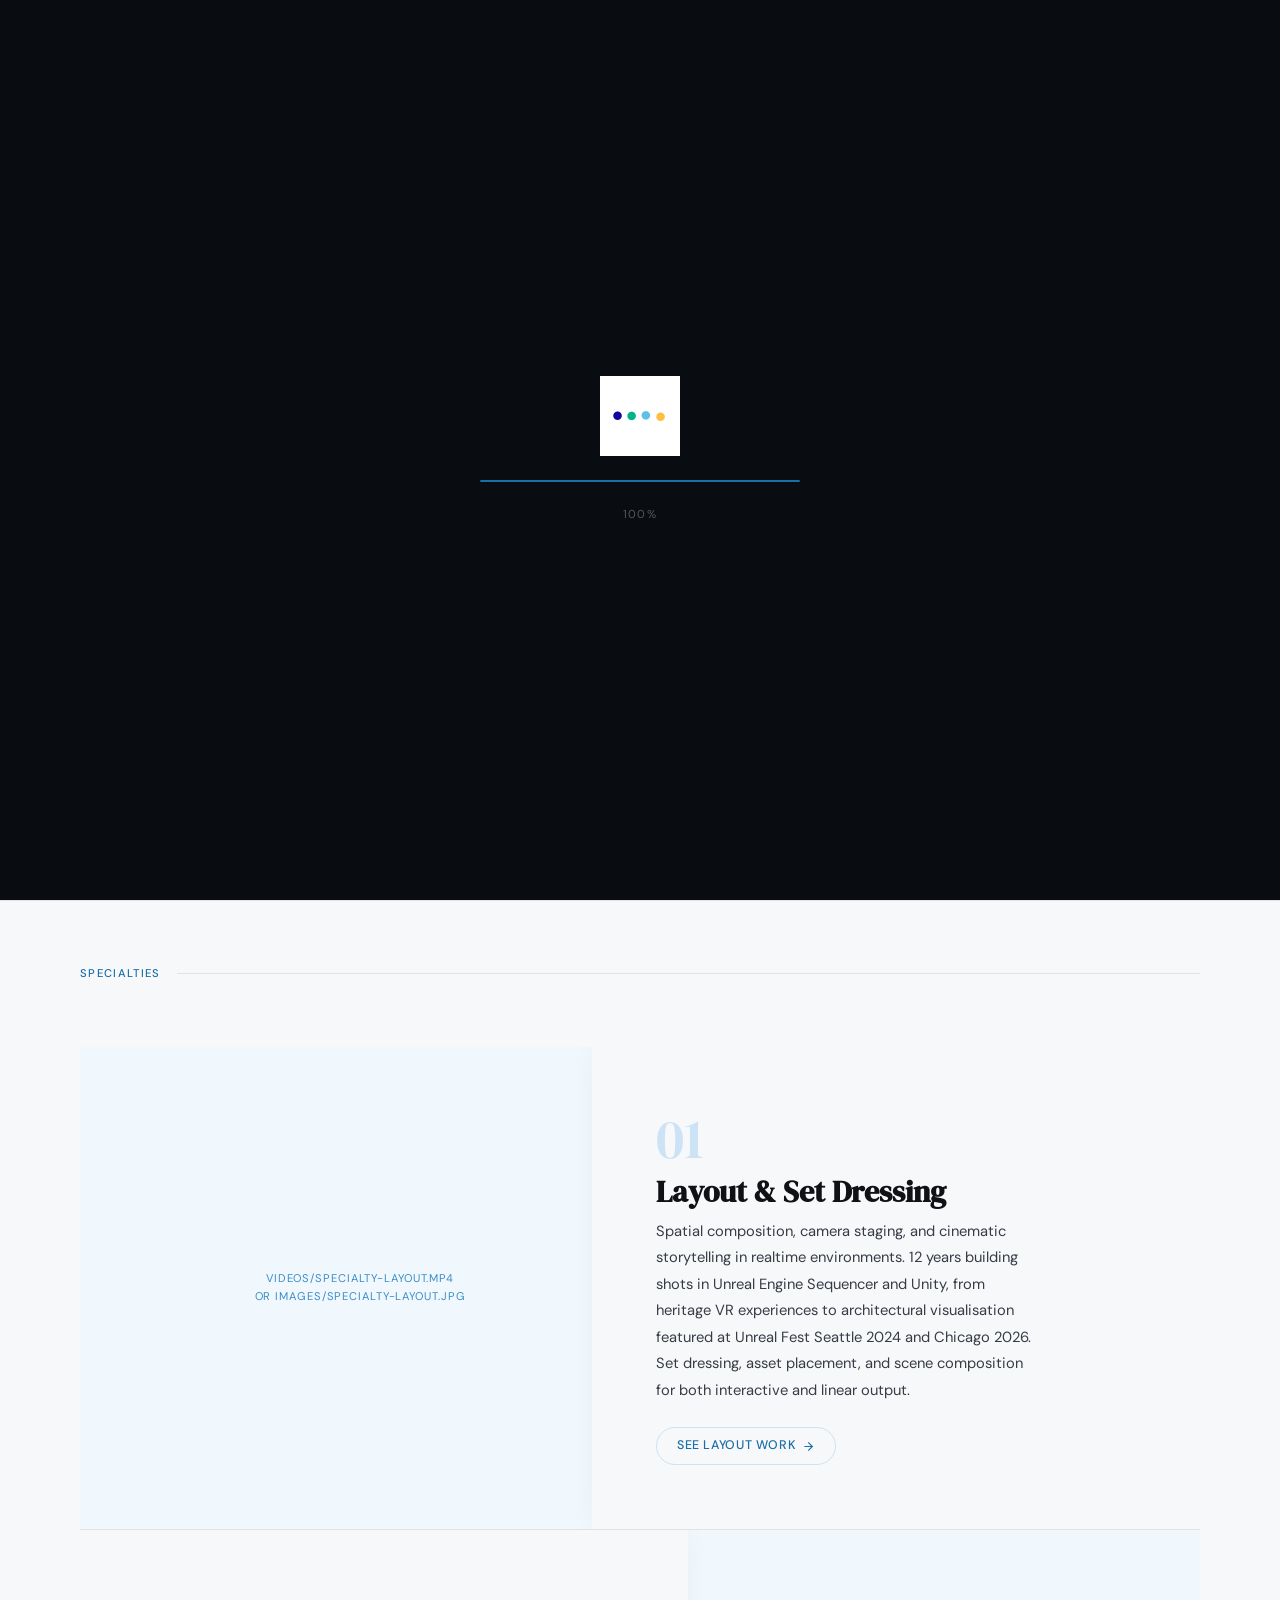
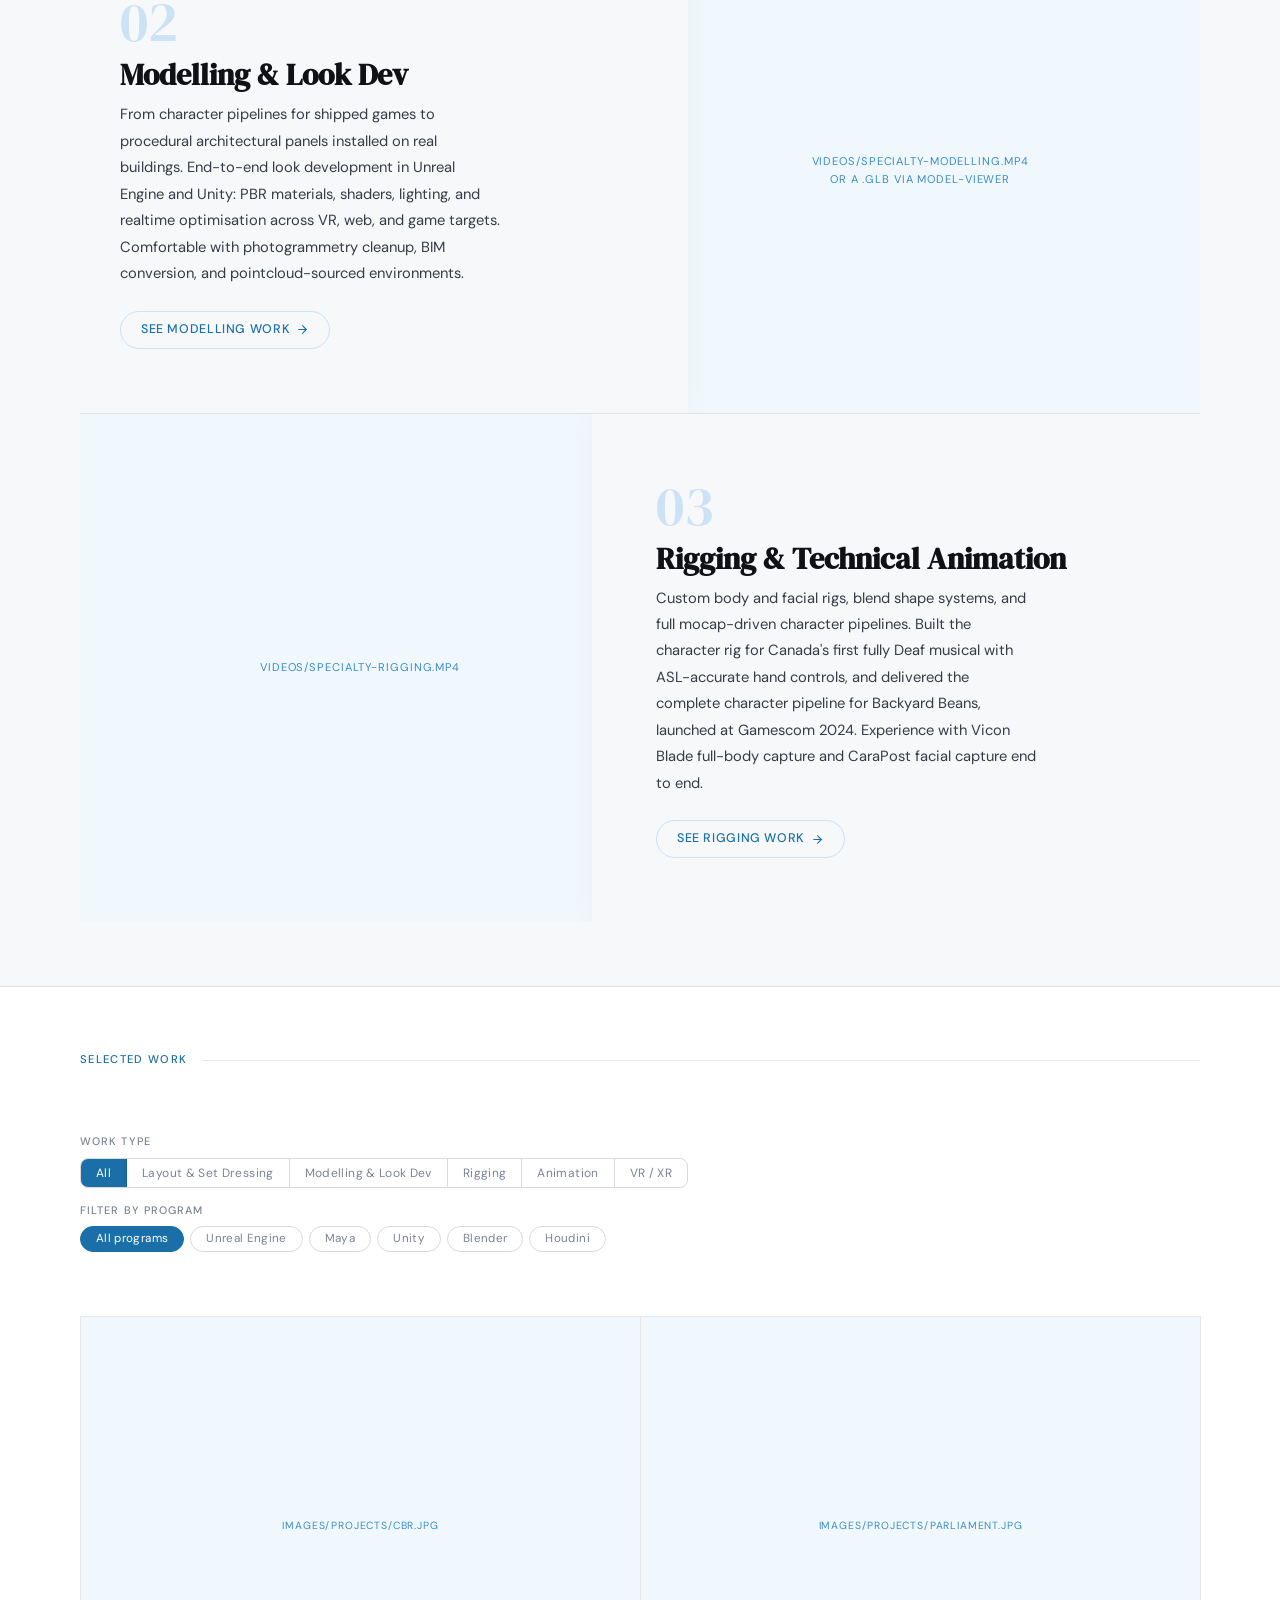
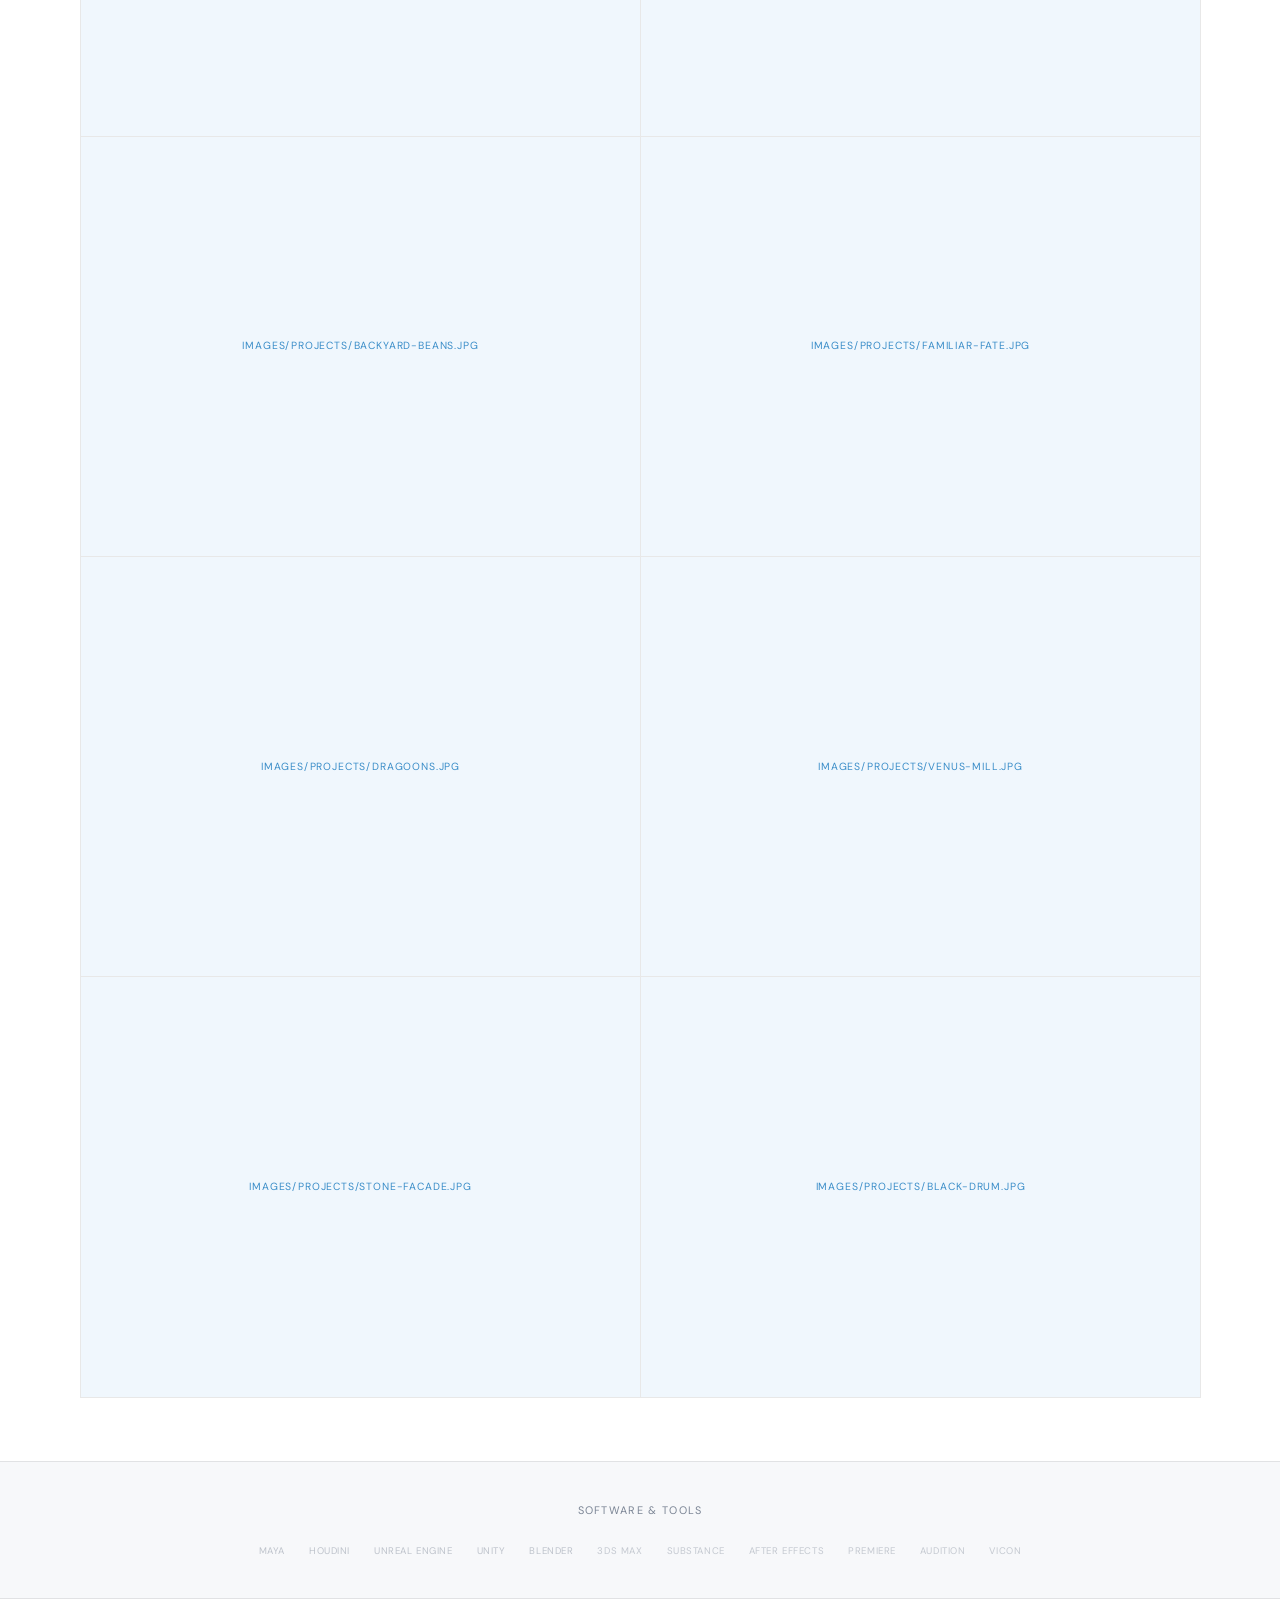
==== test/index.html @ 2ca34e37 "Moving new site to /test for now" ====
<!DOCTYPE html>
<html lang="en">
<head>
  <meta charset="UTF-8">
  <meta name="viewport" content="width=device-width, initial-scale=1.0">
  <title>Raechel Padua — 3D Artist · Layout · Technical Animator</title>
  <meta name="description" content="Portfolio of Raechel Padua. Realtime 3D artist with 12+ years across games, film, heritage, and interactive media. Based in Ontario, Canada.">
  <link rel="stylesheet" href="css/tokens.css">
  <link rel="stylesheet" href="css/loader.css">
  <link rel="stylesheet" href="css/nav.css">
  <link rel="stylesheet" href="css/hero.css">
  <link rel="stylesheet" href="css/sections.css">
</head>
<body>

<!-- LOADING SCREEN -->
<div id="loader" role="status" aria-label="Loading">
  <img class="loader-gif" src="images/LoadingAnim.gif" alt="">
  <div class="loader-bar-wrap">
    <div class="loader-bar" id="loader-bar"></div>
  </div>
  <span class="loader-pct" id="loader-pct">0%</span>
</div>

<!-- NAV -->
<header id="nav">
  <a href="#" class="nav-logo">Raechel Padua</a>
  <nav class="nav-links" aria-label="Main navigation">
    <a href="#hero">Home</a>
    <div class="nav-dropdown">
      <button class="nav-dropdown-trigger">
        Specialties
        <svg viewBox="0 0 24 24" width="11" height="11" fill="none" stroke="currentColor" stroke-width="2.5"><polyline points="6 9 12 15 18 9"/></svg>
      </button>
      <div class="nav-dropdown-bridge"></div>
      <div class="nav-dropdown-menu">
        <a href="layout.html">Layout &amp; Set Dressing</a>
        <a href="modelling.html">Modelling &amp; Look Dev</a>
        <a href="modelling.html#rigging">Rigging</a>
      </div>
    </div>
    <a href="#work">Work</a>
    <a href="#about">About</a>
    <a href="mailto:raepadua.art@gmail.com" class="nav-cta">Contact</a>
  </nav>
  <button class="nav-hamburger" aria-label="Toggle menu" aria-expanded="false">
    <span></span><span></span><span></span>
  </button>
</header>

<nav id="nav-drawer" class="nav-drawer" aria-label="Mobile navigation">
  <a href="#hero">Home</a>
  <div class="nav-drawer-group">
    <span class="nav-drawer-group-label">Specialties</span>
    <a href="layout.html" class="nav-drawer-sub">Layout &amp; Set Dressing</a>
    <a href="modelling.html" class="nav-drawer-sub">Modelling &amp; Look Dev</a>
    <a href="modelling.html#rigging" class="nav-drawer-sub">Rigging</a>
  </div>
  <a href="#work">Work</a>
  <a href="#about">About</a>
  <a href="mailto:raepadua.art@gmail.com">Contact</a>
</nav>

<button id="scroll-top" aria-label="Scroll to top">
  <svg viewBox="0 0 24 24"><polyline points="18 15 12 9 6 15"/></svg>
  Top
</button>

<!-- HERO -->
<section id="hero">
  <!--
    REPLACE FILE: videos/hero-layout.mp4
    REPLACE FILE: videos/hero-modelling.mp4
    REPLACE FILE: videos/hero-rigging.mp4
    Generalist reel (commented — uncomment if you make one):
    <video class="hero-video" src="videos/hero-generalist.mp4" muted loop playsinline poster="images/thumbs/thumb-generalist.jpg"></video>
  -->
  <video class="hero-video active" src="videos/hero-layout.mp4" autoplay muted loop playsinline poster="images/thumbs/thumb-layout.jpg"></video>
  <video class="hero-video inactive" src="videos/hero-modelling.mp4" muted loop playsinline poster="images/thumbs/thumb-modelling.jpg"></video>
  <video class="hero-video inactive" src="videos/hero-rigging.mp4" muted loop playsinline poster="images/thumbs/thumb-rigging.jpg"></video>

  <div class="hero-overlay"></div>

  <div class="hero-content">

    <!-- VERSION 1: top-center — uncomment to compare
    <div class="hero-title-v1">
      <div class="hero-name">Raechel Padua</div>
      <div class="hero-roles">3D Artist &nbsp;&middot;&nbsp; Layout &nbsp;&middot;&nbsp; Technical Animator</div>
    </div>
    <div class="hero-thumbs-v1">
      <div class="reel-thumb active" data-index="0" data-href="layout.html">
        <img src="images/thumbs/thumb-layout.jpg" alt="Layout">
        <span class="reel-thumb-label">Layout</span>
      </div>
      <div class="reel-thumb" data-index="1" data-href="modelling.html">
        <img src="images/thumbs/thumb-modelling.jpg" alt="Modelling">
        <span class="reel-thumb-label">Modelling</span>
      </div>
      <div class="reel-thumb" data-index="2" data-href="modelling.html#rigging">
        <img src="images/thumbs/thumb-rigging.jpg" alt="Rigging">
        <span class="reel-thumb-label">Rigging</span>
      </div>
    </div>
    END VERSION 1 -->

    <!-- VERSION 2: bottom-left — active -->
    <div class="hero-bottom-v2">
      <div class="hero-title-v2">
        <div class="hero-name">Raechel Padua</div>
        <div class="hero-roles">3D Artist &nbsp;&middot;&nbsp; Layout &nbsp;&middot;&nbsp; Technical Animator</div>
      </div>
      <div class="hero-thumbs-v2">
        <!-- REPLACE FILE: images/thumbs/thumb-layout.jpg ~400x225px -->
        <!-- REPLACE FILE: images/thumbs/thumb-modelling.jpg ~400x225px -->
        <!-- REPLACE FILE: images/thumbs/thumb-rigging.jpg ~400x225px -->
        <div class="reel-thumb active" data-index="0" data-href="layout.html">
          <img src="images/thumbs/thumb-layout.jpg" alt="Layout">
          <span class="reel-thumb-label">Layout</span>
        </div>
        <div class="reel-thumb" data-index="1" data-href="modelling.html">
          <img src="images/thumbs/thumb-modelling.jpg" alt="Modelling">
          <span class="reel-thumb-label">Modelling</span>
        </div>
        <div class="reel-thumb" data-index="2" data-href="modelling.html#rigging">
          <img src="images/thumbs/thumb-rigging.jpg" alt="Rigging">
          <span class="reel-thumb-label">Rigging</span>
        </div>
      </div>
    </div>
    <!-- END VERSION 2 -->

  </div>

  <a href="#specialty" class="hero-scroll-hint" aria-label="Scroll down">
    <span class="hero-scroll-hint-text">Scroll</span>
    <div class="hero-scroll-hint-arrow">
      <svg viewBox="0 0 24 24"><polyline points="6 9 12 15 18 9"/></svg>
    </div>
  </a>
</section>

<!-- SPECIALTY -->
<section id="specialty">
  <div class="section-wrap">
    <div class="section-rule">
      <span class="section-rule-label">Specialties</span>
      <div class="section-rule-line"></div>
    </div>

    <div class="specialty-item">
      <div class="specialty-text">
        <span class="specialty-number">01</span>
        <h2 class="specialty-title">Layout &amp; Set Dressing</h2>
        <p class="specialty-desc">Spatial composition, camera staging, and cinematic storytelling in realtime environments. 12 years building shots in Unreal Engine Sequencer and Unity, from heritage VR experiences to architectural visualisation featured at Unreal Fest Seattle 2024 and Chicago 2026. Set dressing, asset placement, and scene composition for both interactive and linear output.</p>
        <a href="layout.html" class="specialty-cta">See layout work <svg viewBox="0 0 24 24"><line x1="5" y1="12" x2="19" y2="12"/><polyline points="12 5 19 12 12 19"/></svg></a>
      </div>
      <div class="specialty-media">
        <!-- REPLACE FILE: videos/specialty-layout.mp4 or images/specialty-layout.jpg -->
        <div class="specialty-media-placeholder"><span>videos/specialty-layout.mp4<br>or images/specialty-layout.jpg</span></div>
      </div>
    </div>

    <div class="specialty-item">
      <div class="specialty-text">
        <span class="specialty-number">02</span>
        <h2 class="specialty-title">Modelling &amp; Look Dev</h2>
        <p class="specialty-desc">From character pipelines for shipped games to procedural architectural panels installed on real buildings. End-to-end look development in Unreal Engine and Unity: PBR materials, shaders, lighting, and realtime optimisation across VR, web, and game targets. Comfortable with photogrammetry cleanup, BIM conversion, and pointcloud-sourced environments.</p>
        <a href="modelling.html" class="specialty-cta">See modelling work <svg viewBox="0 0 24 24"><line x1="5" y1="12" x2="19" y2="12"/><polyline points="12 5 19 12 12 19"/></svg></a>
      </div>
      <div class="specialty-media">
        <!-- REPLACE FILE: videos/specialty-modelling.mp4 or images/specialty-modelling.jpg -->
        <div class="specialty-media-placeholder"><span>videos/specialty-modelling.mp4<br>or a .glb via model-viewer</span></div>
      </div>
    </div>

    <div class="specialty-item">
      <div class="specialty-text">
        <span class="specialty-number">03</span>
        <h2 class="specialty-title">Rigging &amp; Technical Animation</h2>
        <p class="specialty-desc">Custom body and facial rigs, blend shape systems, and full mocap-driven character pipelines. Built the character rig for Canada's first fully Deaf musical with ASL-accurate hand controls, and delivered the complete character pipeline for Backyard Beans, launched at Gamescom 2024. Experience with Vicon Blade full-body capture and CaraPost facial capture end to end.</p>
        <a href="modelling.html#rigging" class="specialty-cta">See rigging work <svg viewBox="0 0 24 24"><line x1="5" y1="12" x2="19" y2="12"/><polyline points="12 5 19 12 12 19"/></svg></a>
      </div>
      <div class="specialty-media">
        <!-- REPLACE FILE: videos/specialty-rigging.mp4 -->
        <div class="specialty-media-placeholder"><span>videos/specialty-rigging.mp4</span></div>
      </div>
    </div>

  </div>
</section>

<!-- SELECTED WORK -->
<section id="work">
  <div class="section-wrap">
    <div class="section-rule">
      <span class="section-rule-label">Selected Work</span>
      <div class="section-rule-line"></div>
    </div>

    <div class="filter-bar" role="group" aria-label="Filter work">
      <div>
        <div class="filter-group-label">Work type</div>
        <div class="filter-segment" role="group">
          <button class="filter-seg-btn active" data-type="all">All</button>
          <button class="filter-seg-btn" data-type="layout">Layout &amp; Set Dressing</button>
          <button class="filter-seg-btn" data-type="modelling">Modelling &amp; Look Dev</button>
          <button class="filter-seg-btn" data-type="rigging">Rigging</button>
          <button class="filter-seg-btn" data-type="animation">Animation</button>
          <button class="filter-seg-btn" data-type="vr">VR / XR</button>
        </div>
      </div>
      <div>
        <div class="filter-group-label">Filter by program</div>
        <div class="filter-pills">
          <button class="filter-pill active" data-prog="all">All programs</button>
          <button class="filter-pill" data-prog="unreal">Unreal Engine</button>
          <button class="filter-pill" data-prog="maya">Maya</button>
          <button class="filter-pill" data-prog="unity">Unity</button>
          <button class="filter-pill" data-prog="blender">Blender</button>
          <button class="filter-pill" data-prog="houdini">Houdini</button>
          <button class="filter-pill clear-btn" id="clear-filters">Clear filters</button>
        </div>
      </div>
    </div>

    <div class="work-empty" id="work-empty" aria-live="polite">
      <div class="work-empty-emoji">¯\_(ツ)_/¯</div>
      <div class="work-empty-text">Nothing here for that combo.</div>
      <div class="work-empty-sub">Try a different filter or clear them all.</div>
    </div>

    <div class="work-grid">

      <div class="project-card"
        data-project="cbr"
        data-types="layout, modelling, vr"
        data-progs="unreal, maya, houdini"
        data-title="Centre Block Rehabilitation"
        data-year="2023 — ongoing"
        data-roles="Team Lead · Producer · Cinematics Director · Unreal Engine Look Dev · Technical 3D Artist"
        data-tools="Unreal Engine 5, Maya, Houdini, Substance Painter"
        data-awards=""
        data-links="">
        <div class="project-thumb-wrap">
          <!-- REPLACE FILE: images/projects/cbr.jpg -->
          <div class="thumb-placeholder"><span>images/projects/cbr.jpg</span></div>
          <div class="project-hover-overlay">
            <div class="project-hover-title">Centre Block Rehabilitation</div>
            <div class="project-hover-roles">Team Lead · Cinematics · Look Dev</div>
            <div class="project-hover-tags">
              <span class="project-hover-tag">Layout</span>
              <span class="project-hover-tag">Unreal Engine 5</span>
              <span class="project-hover-tag">ArchViz</span>
            </div>
          </div>
        </div>
      </div>

      <div class="project-card"
        data-project="parliament"
        data-types="layout, modelling, vr"
        data-progs="unity, maya"
        data-title="Parliament: The Virtual Experience"
        data-year="2019 — 2020"
        data-roles="3D Lead · Unity Look Dev · Technical 3D Artist"
        data-tools="Unity, Maya, 3ds Max, Substance Painter"
        data-awards="Prix Gemeaux 2020 — Best Interactive Experience|https://academie.ca/prixgemeaux/483/finalistes-et-laureats|Prix NUMIX 2021 — XR Experience Immersive|https://numix.ca/palmares-2021/"
        data-links="View experience|https://www.experienceparliament.ca/">
        <div class="project-thumb-wrap">
          <!-- REPLACE FILE: images/projects/parliament.jpg -->
          <div class="thumb-placeholder"><span>images/projects/parliament.jpg</span></div>
          <div class="project-hover-overlay">
            <div class="project-hover-title">Parliament: The Virtual Experience</div>
            <div class="project-hover-roles">3D Lead · Unity Look Dev</div>
            <div class="project-hover-tags">
              <span class="project-hover-tag">VR</span>
              <span class="project-hover-tag">Heritage</span>
              <span class="project-hover-tag">Prix Gemeaux</span>
            </div>
          </div>
        </div>
      </div>

      <div class="project-card"
        data-project="backyard-beans"
        data-types="rigging, animation, modelling"
        data-progs="maya, houdini"
        data-title="Backyard Beans"
        data-year="2021 — 2024"
        data-roles="Character Pipeline Artist · Character Animator · 3D Artist · Costume Designer"
        data-tools="Maya, Houdini"
        data-awards=""
        data-links="Backyard Beans on Steam|https://store.steampowered.com/app/1469430/Backyard_Beans/">
        <div class="project-thumb-wrap">
          <!-- REPLACE FILE: images/projects/backyard-beans.jpg -->
          <div class="thumb-placeholder"><span>images/projects/backyard-beans.jpg</span></div>
          <div class="project-hover-overlay">
            <div class="project-hover-title">Backyard Beans</div>
            <div class="project-hover-roles">Character Pipeline · Animator · Costume</div>
            <div class="project-hover-tags">
              <span class="project-hover-tag">Game</span>
              <span class="project-hover-tag">Rigging</span>
              <span class="project-hover-tag">Gamescom 2024</span>
            </div>
          </div>
        </div>
      </div>

      <div class="project-card"
        data-project="familiar-fate"
        data-types="animation, rigging, layout"
        data-progs="maya, unreal"
        data-title="A Familiar Fate"
        data-year="2017 — 2018"
        data-roles="3D Lead · Character Animator · Modeller · Technical Animator"
        data-tools="Maya, Unreal Engine, After Effects"
        data-awards=""
        data-links="Watch Playthrough|https://www.youtube.com/watch?v=alzvcMKcr0c">
        <div class="project-thumb-wrap">
          <!-- REPLACE FILE: images/projects/familiar-fate.jpg -->
          <div class="thumb-placeholder"><span>images/projects/familiar-fate.jpg</span></div>
          <div class="project-hover-overlay">
            <div class="project-hover-title">A Familiar Fate</div>
            <div class="project-hover-roles">3D Lead · Animation · Cinematics</div>
            <div class="project-hover-tags">
              <span class="project-hover-tag">Game</span>
              <span class="project-hover-tag">Animation</span>
              <span class="project-hover-tag">Cinematics</span>
            </div>
          </div>
        </div>
      </div>

      <div class="project-card"
        data-project="dragoons"
        data-types="modelling"
        data-progs="houdini, maya"
        data-title="Royal Canadian Dragoons Medallion"
        data-year="2021"
        data-roles="Project Lead · Producer · 3D Artist"
        data-tools="Maya, Houdini, ZBrush, Rhinoceros 3D"
        data-awards=""
        data-links="">
        <div class="project-thumb-wrap">
          <!-- REPLACE FILE: images/projects/dragoons.jpg -->
          <div class="thumb-placeholder"><span>images/projects/dragoons.jpg</span></div>
          <div class="project-hover-overlay">
            <div class="project-hover-title">Royal Canadian Dragoons Medallion</div>
            <div class="project-hover-roles">Lead · Sculpting · Fabrication</div>
            <div class="project-hover-tags">
              <span class="project-hover-tag">Fabrication</span>
              <span class="project-hover-tag">Bronze Cast</span>
            </div>
          </div>
        </div>
      </div>

      <div class="project-card"
        data-project="venus-mill"
        data-types="modelling, layout"
        data-progs="maya, blender"
        data-title="Yukon's Venus Mill"
        data-year="2024 — 2025"
        data-roles="Project Lead · Producer · 3D Artist · Asset Artist"
        data-tools="Maya, Blender, Three.js"
        data-awards=""
        data-links="Venus Mill Website|https://venusmillstory.ca/">
        <div class="project-thumb-wrap">
          <!-- REPLACE FILE: images/projects/venus-mill.jpg -->
          <div class="thumb-placeholder"><span>images/projects/venus-mill.jpg</span></div>
          <div class="project-hover-overlay">
            <div class="project-hover-title">Yukon's Venus Mill</div>
            <div class="project-hover-roles">Lead · Environment · Look Dev</div>
            <div class="project-hover-tags">
              <span class="project-hover-tag">Heritage</span>
              <span class="project-hover-tag">Web 3D</span>
            </div>
          </div>
        </div>
      </div>

      <div class="project-card"
        data-project="stone-facade"
        data-types="modelling"
        data-progs="houdini, maya"
        data-title="Stone Building Facade"
        data-year="2019 — 2020"
        data-roles="Project Lead · Producer · 3D Artist"
        data-tools="Houdini, Maya, Rhinoceros 3D"
        data-awards=""
        data-links="B+H Architects — more photos|https://bharchitects.com/en/project/library-and-archives-of-canada-gatineau-2/">
        <div class="project-thumb-wrap">
          <!-- REPLACE FILE: images/projects/stone-facade.jpg -->
          <div class="thumb-placeholder"><span>images/projects/stone-facade.jpg</span></div>
          <div class="project-hover-overlay">
            <div class="project-hover-title">Stone Building Facade</div>
            <div class="project-hover-roles">Lead · Procedural · Fabrication</div>
            <div class="project-hover-tags">
              <span class="project-hover-tag">Fabrication</span>
              <span class="project-hover-tag">Procedural</span>
            </div>
          </div>
        </div>
      </div>

      <div class="project-card"
        data-project="black-drum"
        data-types="animation, rigging, modelling"
        data-progs="maya"
        data-title="The Black Drum"
        data-year="2021"
        data-roles="3D Artist · Animator · Technical Artist · Motion Capture Cleanup"
        data-tools="Maya, Vicon Blade, CaraPost"
        data-awards=""
        data-links="">
        <div class="project-thumb-wrap">
          <!-- REPLACE FILE: images/projects/black-drum.jpg -->
          <div class="thumb-placeholder"><span>images/projects/black-drum.jpg</span></div>
          <div class="project-hover-overlay">
            <div class="project-hover-title">The Black Drum</div>
            <div class="project-hover-roles">Rigging · Mocap · ASL Animation</div>
            <div class="project-hover-tags">
              <span class="project-hover-tag">Mocap</span>
              <span class="project-hover-tag">Character</span>
              <span class="project-hover-tag">ASL</span>
            </div>
          </div>
        </div>
      </div>

    </div>
  </div>
</section>


<!-- ================================================================
     PROJECT CONTENT TEMPLATES
     Add your images/videos/embeds inside each template block.
     To add a real image replace a placeholder div with:
       <img src="images/projects/FOLDER/FILENAME.jpg" alt="description">
     To add a real video:
       <video src="videos/projects/FOLDER/FILENAME.mp4" controls></video>
     To add a YouTube embed the iframe is already there — it uses lazy loading.
     ================================================================ -->

<template data-project="cbr">
  <div class="ov-section">
    <p class="ov-overview">A joint effort between Carleton Immersive Media Studio (CIMS) and CENTRUS to create a Pixel Streaming application serving as a Visual Twin of Parliament's Centre Block Rehabilitation. The interactive application allows users to view existing models, proposed designs, and catalogue heritage assets using the real-time rendering capabilities of Unreal Engine 5.</p>
  </div>
  <div class="ov-section">
    <div class="ov-section-label">My responsibilities</div>
    <ul class="ov-list">
      <li>Leading the multidisciplinary team and communicating with clients</li>
      <li>Creating visually engaging cinematic shots using Unreal Engine Sequencer</li>
      <li>Setting up and optimising the scene in Unreal Engine</li>
      <li>Optimising architectural data: BIM, photogrammetry, pointcloud</li>
      <li>Creating PBR materials and visual effects</li>
    </ul>
  </div>
  <div class="ov-media-grid">
    <!-- REPLACE FILE: images/projects/cbr/cbr-day-cycle.gif -->
    <div class="ov-placeholder">images/projects/cbr/cbr-day-cycle.gif</div>
    <!-- REPLACE FILE: images/projects/cbr/cbr-peace-tower.gif -->
    <div class="ov-placeholder">images/projects/cbr/cbr-peace-tower.gif</div>
    <!-- REPLACE FILE: images/projects/cbr/cbr-orbit.gif -->
    <div class="ov-placeholder">images/projects/cbr/cbr-orbit.gif</div>
    <!-- REPLACE FILE: images/projects/cbr/cbr-sunset.gif -->
    <div class="ov-placeholder">images/projects/cbr/cbr-sunset.gif</div>
  </div>
  <div class="ov-section">
    <div class="ov-section-label">ArchViz Reel (includes CBR shots)</div>
    <div class="ov-embed">
      <iframe src="https://www.youtube.com/embed/oe2zM_vsr4g" allowfullscreen allow="autoplay; encrypted-media" loading="lazy"></iframe>
    </div>
  </div>
  <div class="ov-section">
    <div class="ov-section-label">Unreal Fest Seattle 2024 — Featured Presentation</div>
    <div class="ov-embed">
      <iframe src="https://www.youtube.com/embed/zVLCuKxAdjk" allowfullscreen allow="autoplay; encrypted-media" loading="lazy"></iframe>
    </div>
    <p class="ov-caption">Project also featured at Unreal Fest Chicago 2026.</p>
  </div>
</template>

<template data-project="parliament">
  <div class="ov-section">
    <p class="ov-overview">A joint effort between Carleton Immersive Media Studio (CIMS), the National Film Board of Canada, and the Parliament of Canada. Due to ongoing renovations, Parliament was inaccessible to the public — this VR experience allows anyone to explore the site through immersive technology. I was part of the team responsible for creating the assets and assembling the overall environment in Unity.</p>
  </div>
  <!-- REPLACE FILE: images/projects/parliament/rotunda.jpg -->
  <div class="ov-placeholder">images/projects/parliament/rotunda.jpg</div>
  <div class="ov-section">
    <div class="ov-section-label">My responsibilities</div>
    <ul class="ov-list">
      <li>Lead of the modelling team</li>
      <li>Optimising photogrammetry and BIM models for VR</li>
      <li>Creating PBR materials, UVs, baking lighting</li>
      <li>Setting up the scenes in Unity</li>
    </ul>
  </div>
  <div class="ov-media-grid">
    <!-- REPLACE FILE: images/projects/parliament/img1.jpg -->
    <div class="ov-placeholder">images/projects/parliament/img1.jpg</div>
    <!-- REPLACE FILE: images/projects/parliament/img2.jpg -->
    <div class="ov-placeholder">images/projects/parliament/img2.jpg</div>
    <!-- REPLACE FILE: images/projects/parliament/img3.jpg -->
    <div class="ov-placeholder">images/projects/parliament/img3.jpg</div>
    <!-- REPLACE FILE: images/projects/parliament/img4.jpg -->
    <div class="ov-placeholder">images/projects/parliament/img4.jpg</div>
  </div>
  <div class="ov-section">
    <div class="ov-section-label">Experience walkthrough</div>
    <div class="ov-embed">
      <iframe src="https://www.youtube.com/embed/1K4cXuOl_lM" allowfullscreen allow="autoplay; encrypted-media" loading="lazy"></iframe>
    </div>
  </div>
</template>

<template data-project="backyard-beans">
  <div class="ov-section">
    <p class="ov-overview">Backyard Beans is a chaotic physics-based arena brawler created by Kevin Suckert (developer of Pigeon Simulator), featuring fast-paced matches for 1 to 4 players in local and online multiplayer. I animated a variety of characters, created their rigs and handled weight painting to support expressive, exaggerated movement. I also designed and produced multiple character costumes.</p>
  </div>
  <!-- REPLACE FILE: images/projects/backyard-beans/facial-rig.gif -->
  <div class="ov-placeholder">images/projects/backyard-beans/facial-rig.gif</div>
  <div class="ov-section">
    <div class="ov-section-label">My responsibilities</div>
    <ul class="ov-list">
      <li>Full-body and facial rigging for playable characters</li>
      <li>Skinning characters and costumes, ensuring proper deformation during movement</li>
      <li>Animating facial expressions to convey character personality</li>
      <li>Modelling and designing in-game costumes</li>
    </ul>
  </div>
  <div class="ov-media-grid">
    <!-- REPLACE FILE: images/projects/backyard-beans/blend-shapes.gif -->
    <div class="ov-placeholder">images/projects/backyard-beans/blend-shapes.gif</div>
    <!-- REPLACE FILE: images/projects/backyard-beans/costumes.jpg -->
    <div class="ov-placeholder">images/projects/backyard-beans/costumes.jpg</div>
    <!-- REPLACE FILE: images/projects/backyard-beans/houdini-wip.jpg -->
    <div class="ov-placeholder">images/projects/backyard-beans/houdini-wip.jpg</div>
  </div>
  <div class="ov-section">
    <div class="ov-section-label">Initial rig and skinning test with costumes</div>
    <!-- REPLACE with: <video src="videos/projects/backyard-beans/skinning-test.mp4" controls style="width:100%;border-radius:4px;"></video> -->
    <div class="ov-placeholder">videos/projects/backyard-beans/skinning-test.mp4</div>
  </div>
  <div class="ov-section">
    <div class="ov-section-label">Official launch showcase — Gamescom 2024, Cologne</div>
    <div class="ov-embed">
      <iframe src="https://www.youtube.com/embed/fnI0SbfGBI8" allowfullscreen allow="autoplay; encrypted-media" loading="lazy"></iframe>
    </div>
  </div>
</template>

<template data-project="familiar-fate">
  <div class="ov-section">
    <p class="ov-overview">A Familiar Fate is a narrative-based two-player local co-operative adventure game. The story follows twins who must retrieve pieces of their soul representing personality traits. I modelled different types of stylised characters — bipeds, quadrupeds, and creatures — and created unique rigs and animations for each.</p>
  </div>
  <div class="ov-media-grid">
    <!-- REPLACE FILE: images/projects/familiar-fate/main-chars.jpg -->
    <div class="ov-placeholder">images/projects/familiar-fate/main-chars.jpg</div>
    <!-- REPLACE FILE: images/projects/familiar-fate/main-rig.jpg -->
    <div class="ov-placeholder">images/projects/familiar-fate/main-rig.jpg</div>
    <!-- REPLACE FILE: images/projects/familiar-fate/boss-rig.jpg -->
    <div class="ov-placeholder">images/projects/familiar-fate/boss-rig.jpg</div>
    <!-- REPLACE FILE: images/projects/familiar-fate/boss-ingame.jpg -->
    <div class="ov-placeholder">images/projects/familiar-fate/boss-ingame.jpg</div>
    <!-- REPLACE FILE: images/projects/familiar-fate/fox-anim.gif -->
    <div class="ov-placeholder">images/projects/familiar-fate/fox-anim.gif</div>
    <!-- REPLACE FILE: images/projects/familiar-fate/fox-rig.jpg -->
    <div class="ov-placeholder">images/projects/familiar-fate/fox-rig.jpg</div>
    <!-- REPLACE FILE: images/projects/familiar-fate/guardian-rig.jpg -->
    <div class="ov-placeholder">images/projects/familiar-fate/guardian-rig.jpg</div>
    <!-- REPLACE FILE: images/projects/familiar-fate/guardian-ingame.jpg -->
    <div class="ov-placeholder">images/projects/familiar-fate/guardian-ingame.jpg</div>
  </div>
  <div class="ov-section">
    <div class="ov-section-label">My responsibilities</div>
    <ul class="ov-list">
      <li>3D character modelling, rigging, skinning, and animating</li>
      <li>Unreal Engine animation to gameplay implementation</li>
      <li>Unreal Engine Sequencer setup for cinematics</li>
      <li>2D animation of loading screens, graphics, logos, and credits</li>
      <li>Music composition</li>
    </ul>
  </div>
  <div class="ov-section">
    <div class="ov-section-label">All cutscenes and loading screens</div>
    <div class="ov-embed">
      <iframe src="https://www.youtube.com/embed/wyVrJ3wnHB0" allowfullscreen allow="autoplay; encrypted-media" loading="lazy"></iframe>
    </div>
  </div>
  <div class="ov-section">
    <div class="ov-section-label">Clips from the game</div>
    <div class="ov-embed">
      <iframe src="https://www.youtube.com/embed/tphRthrthpk" allowfullscreen allow="autoplay; encrypted-media" loading="lazy"></iframe>
    </div>
  </div>
</template>

<template data-project="dragoons">
  <div class="ov-section">
    <p class="ov-overview">Created a full-scale, fabrication-ready 3D medallion for the Royal Canadian Dragoons' new building entrance. Developed the crest from a 2D concept into a highly detailed, accurately measured 1.6-metre digital model suitable for bronze casting. Combined precision modelling, sculpting, and procedural techniques.</p>
  </div>
  <div class="ov-section">
    <div class="ov-section-label">Design concept</div>
    <div class="ov-media-grid">
      <!-- REPLACE FILE: images/projects/dragoons/logo.jpg -->
      <div class="ov-placeholder">images/projects/dragoons/logo.jpg</div>
      <!-- REPLACE FILE: images/projects/dragoons/coin-concept.jpg -->
      <div class="ov-placeholder">images/projects/dragoons/coin-concept.jpg</div>
    </div>
  </div>
  <div class="ov-section">
    <div class="ov-section-label">Houdini procedural workflow</div>
    <div class="ov-media-grid">
      <!-- REPLACE FILE: images/projects/dragoons/houdini-banner.gif -->
      <div class="ov-placeholder">images/projects/dragoons/houdini-banner.gif</div>
      <!-- REPLACE FILE: images/projects/dragoons/houdini-lettering.gif -->
      <div class="ov-placeholder">images/projects/dragoons/houdini-lettering.gif</div>
      <!-- REPLACE FILE: images/projects/dragoons/houdini-assembly.gif -->
      <div class="ov-placeholder">images/projects/dragoons/houdini-assembly.gif</div>
      <!-- REPLACE FILE: images/projects/dragoons/final-houdini.jpg -->
      <div class="ov-placeholder">images/projects/dragoons/final-houdini.jpg</div>
    </div>
  </div>
  <div class="ov-section">
    <div class="ov-section-label">Measurement workflow</div>
    <div class="ov-media-grid">
      <!-- REPLACE FILE: images/projects/dragoons/side-view.jpg -->
      <div class="ov-placeholder">images/projects/dragoons/side-view.jpg</div>
      <!-- REPLACE FILE: images/projects/dragoons/workflow.jpg -->
      <div class="ov-placeholder">images/projects/dragoons/workflow.jpg</div>
    </div>
  </div>
  <div class="ov-section">
    <div class="ov-section-label">Sculpt iterations</div>
    <!-- REPLACE FILE: images/projects/dragoons/zbrush-sculpt.gif -->
    <div class="ov-placeholder">images/projects/dragoons/zbrush-sculpt.gif</div>
  </div>
  <div class="ov-section">
    <div class="ov-section-label">Installed at the Dragoons</div>
    <div class="ov-media-grid">
      <!-- REPLACE FILE: images/projects/dragoons/install.jpg -->
      <div class="ov-placeholder">images/projects/dragoons/install.jpg</div>
      <!-- REPLACE FILE: images/projects/dragoons/group.jpg -->
      <div class="ov-placeholder">images/projects/dragoons/group.jpg</div>
      <!-- REPLACE FILE: images/projects/dragoons/installed.jpg -->
      <div class="ov-placeholder">images/projects/dragoons/installed.jpg</div>
    </div>
  </div>
  <div class="ov-section">
    <div class="ov-section-label">My responsibilities</div>
    <ul class="ov-list">
      <li>Designing and modelling based on logo and 2D concept</li>
      <li>Running simulations to ensure designs meet strict measurements (depth, volume)</li>
      <li>Optimising mesh for CNC machine output while maintaining surface detail</li>
    </ul>
  </div>
</template>

<template data-project="venus-mill">
  <div class="ov-section">
    <p class="ov-overview">Venus Mill was the first and largest of the early mills operating in Yukon, and the only remaining gravity-fed ore processing mill in the territory. Since the mill is heavily deteriorated and unsafe for public viewing, my team created a website to educate the public and digitally preserve the site. I modelled four pieces of machinery based on photographs of what remains on site.</p>
  </div>
  <div class="ov-section">
    <div class="ov-section-label">3D machinery models</div>
    <div class="ov-media-grid">
      <!-- REPLACE FILE: images/projects/venus-mill/flotation-tank.jpg -->
      <div class="ov-placeholder">images/projects/venus-mill/flotation-tank.jpg</div>
      <!-- REPLACE FILE: images/projects/venus-mill/boiler.jpg -->
      <div class="ov-placeholder">images/projects/venus-mill/boiler.jpg</div>
      <!-- REPLACE FILE: images/projects/venus-mill/boiler-wire.jpg -->
      <div class="ov-placeholder">images/projects/venus-mill/boiler-wire.jpg</div>
      <!-- REPLACE FILE: images/projects/venus-mill/jaw-crusher.jpg -->
      <div class="ov-placeholder">images/projects/venus-mill/jaw-crusher.jpg</div>
      <!-- REPLACE FILE: images/projects/venus-mill/jaw-crusher-wire.jpg -->
      <div class="ov-placeholder">images/projects/venus-mill/jaw-crusher-wire.jpg</div>
      <!-- REPLACE FILE: images/projects/venus-mill/trommel.jpg -->
      <div class="ov-placeholder">images/projects/venus-mill/trommel.jpg</div>
      <!-- REPLACE FILE: images/projects/venus-mill/trommel-wire.jpg -->
      <div class="ov-placeholder">images/projects/venus-mill/trommel-wire.jpg</div>
    </div>
  </div>
  <div class="ov-section">
    <div class="ov-section-label">Animated machinery compilation</div>
    <!-- REPLACE FILE: images/projects/venus-mill/animated-machinery.gif -->
    <div class="ov-placeholder">images/projects/venus-mill/animated-machinery.gif</div>
  </div>
  <div class="ov-section">
    <div class="ov-section-label">My responsibilities</div>
    <ul class="ov-list">
      <li>Leading the team to create the website</li>
      <li>Modelling machinery accurately based on photographs of deteriorated parts</li>
      <li>Creating accurate PBR materials</li>
      <li>Animating machinery to depict its main use</li>
      <li>Optimising models, animation, and materials for web</li>
    </ul>
  </div>
</template>

<template data-project="stone-facade">
  <div class="ov-section">
    <p class="ov-overview">Created 5 different digital rock designs using procedurally generated textures and sculpting for Library and Archives Canada's new preservation facility in Gatineau. Each panel is 9.5x2.6 metres; the full facade wraps 13 rows high and 7 columns wide and is cast in concrete. From a distance the panels read as natural stone; up close the machined lines become apparent.</p>
  </div>
  <div class="ov-section">
    <div class="ov-section-label">Design concept</div>
    <div class="ov-media-grid">
      <!-- REPLACE FILE: images/projects/stone-facade/layout-concept.jpg -->
      <div class="ov-placeholder">images/projects/stone-facade/layout-concept.jpg</div>
      <!-- REPLACE FILE: images/projects/stone-facade/measurements.jpg -->
      <div class="ov-placeholder">images/projects/stone-facade/measurements.jpg</div>
    </div>
  </div>
  <div class="ov-section">
    <div class="ov-section-label">Measurement workflow</div>
    <!-- REPLACE FILE: images/projects/stone-facade/workflow.jpg -->
    <div class="ov-placeholder">images/projects/stone-facade/workflow.jpg</div>
  </div>
  <div class="ov-section">
    <div class="ov-section-label">Final panels and CNC simulations</div>
    <div class="ov-media-grid">
      <!-- REPLACE FILE: images/projects/stone-facade/sandstone.jpg -->
      <div class="ov-placeholder">images/projects/stone-facade/sandstone.jpg</div>
      <!-- REPLACE FILE: images/projects/stone-facade/granite.jpg -->
      <div class="ov-placeholder">images/projects/stone-facade/granite.jpg</div>
      <!-- REPLACE FILE: images/projects/stone-facade/limestone.jpg -->
      <div class="ov-placeholder">images/projects/stone-facade/limestone.jpg</div>
      <!-- REPLACE FILE: images/projects/stone-facade/glacial-till.jpg -->
      <div class="ov-placeholder">images/projects/stone-facade/glacial-till.jpg</div>
    </div>
  </div>
  <div class="ov-section">
    <div class="ov-section-label">Rock generator and tiling</div>
    <!-- REPLACE FILE: images/projects/stone-facade/rock-generator.jpg -->
    <div class="ov-placeholder">images/projects/stone-facade/rock-generator.jpg</div>
  </div>
  <div class="ov-section">
    <div class="ov-section-label">Panel installation</div>
    <div class="ov-media-grid">
      <!-- REPLACE FILE: images/projects/stone-facade/install.jpg -->
      <div class="ov-placeholder">images/projects/stone-facade/install.jpg</div>
      <!-- REPLACE FILE: images/projects/stone-facade/final1.jpg -->
      <div class="ov-placeholder">images/projects/stone-facade/final1.jpg</div>
      <!-- REPLACE FILE: images/projects/stone-facade/final2.jpg -->
      <div class="ov-placeholder">images/projects/stone-facade/final2.jpg</div>
    </div>
  </div>
  <div class="ov-section">
    <div class="ov-section-label">My responsibilities</div>
    <ul class="ov-list">
      <li>Creating 2 to 3 tileable meshes for each of the 5 rock designs</li>
      <li>Running simulations to verify depth, weight limit, and sunlight direction</li>
      <li>Optimising mesh for CNC readability while retaining texture detail</li>
    </ul>
    <p class="ov-caption" style="margin-top:0.75rem;">An academic paper based on this project is forthcoming — a link will be added here when published.</p>
  </div>
</template>

<template data-project="black-drum">
  <div class="ov-section">
    <p class="ov-overview">The Black Drum is Canada's first fully Deaf musical, produced by the Canadian Cultural Society of the Deaf and Deaf Culture Centre. The production combines live stage performance with digital elements, including CG characters that interact with the actors.</p>
  </div>
  <!-- REPLACE FILE: images/projects/black-drum/facial-mocap.jpg -->
  <div class="ov-placeholder">images/projects/black-drum/facial-mocap.jpg</div>
  <div class="ov-section">
    <div class="ov-section-label">Angry Tree — mocap cleaned up with facial animation</div>
    <!-- REPLACE with: <video src="videos/projects/black-drum/angry-tree.mp4" controls style="width:100%;border-radius:4px;"></video> -->
    <div class="ov-placeholder">videos/projects/black-drum/angry-tree.mp4</div>
  </div>
  <div class="ov-section">
    <div class="ov-section-label">Blend shapes</div>
    <!-- REPLACE FILE: images/projects/black-drum/blend-shapes.jpg -->
    <div class="ov-placeholder">images/projects/black-drum/blend-shapes.jpg</div>
  </div>
  <div class="ov-section">
    <div class="ov-section-label">Happy Tree — mocap cleaned up with facial animation</div>
    <!-- REPLACE with: <video src="videos/projects/black-drum/happy-tree.mp4" controls style="width:100%;border-radius:4px;"></video> -->
    <div class="ov-placeholder">videos/projects/black-drum/happy-tree.mp4</div>
  </div>
  <div class="ov-section">
    <div class="ov-section-label">My responsibilities</div>
    <ul class="ov-list">
      <li>Designing, modelling, and rigging a custom CG character</li>
      <li>Setting up and operating facial and body motion capture equipment</li>
      <li>Cleaning up mocap animation data</li>
      <li>Keyframe animating hands and arms to accurately perform sign language</li>
      <li>Creating blend shapes and matching facial animation to character movements</li>
    </ul>
  </div>
  <!-- REPLACE FILE: images/projects/black-drum/vicon-cara.jpg -->
  <div class="ov-placeholder">images/projects/black-drum/vicon-cara.jpg</div>
  <div class="ov-section">
    <div class="ov-section-label">Play trailer</div>
    <div class="ov-embed">
      <iframe src="https://www.youtube.com/embed/Z3SynP1OJj0" allowfullscreen allow="autoplay; encrypted-media" loading="lazy"></iframe>
    </div>
  </div>
</template>


<!-- SOFTWARE STRIP -->
<div id="software-strip">
  <div class="software-strip-inner">
    <p class="software-strip-label">Software &amp; tools</p>
    <div class="software-logos">
      <div class="software-logo has-filter" data-prog="maya">
        <img src="images/logos/maya.webp" alt="Maya" onerror="this.style.display='none'">
        <span class="software-logo-name">Maya</span>
      </div>
      <div class="software-logo has-filter" data-prog="houdini">
        <img src="images/logos/houdini.webp" alt="Houdini" onerror="this.style.display='none'">
        <span class="software-logo-name">Houdini</span>
      </div>
      <div class="software-logo has-filter" data-prog="unreal">
        <img src="images/logos/unreal.webp" alt="Unreal Engine" onerror="this.style.display='none'">
        <span class="software-logo-name">Unreal Engine</span>
      </div>
      <div class="software-logo has-filter" data-prog="unity">
        <img src="images/logos/unity.webp" alt="Unity" onerror="this.style.display='none'">
        <span class="software-logo-name">Unity</span>
      </div>
      <div class="software-logo has-filter" data-prog="blender">
        <img src="images/logos/blender.webp" alt="Blender" onerror="this.style.display='none'">
        <span class="software-logo-name">Blender</span>
      </div>
      <div class="software-logo">
        <img src="images/logos/3dsmax.webp" alt="3ds Max" onerror="this.style.display='none'">
        <span class="software-logo-name">3ds Max</span>
      </div>
      <div class="software-logo">
        <img src="images/logos/substance-painter.webp" alt="Substance Painter" onerror="this.style.display='none'">
        <span class="software-logo-name">Substance</span>
      </div>
      <div class="software-logo">
        <img src="images/logos/after-effects.webp" alt="After Effects" onerror="this.style.display='none'">
        <span class="software-logo-name">After Effects</span>
      </div>
      <div class="software-logo">
        <img src="images/logos/premiere.webp" alt="Premiere Pro" onerror="this.style.display='none'">
        <span class="software-logo-name">Premiere</span>
      </div>
      <div class="software-logo">
        <img src="images/logos/audition.webp" alt="Adobe Audition" onerror="this.style.display='none'">
        <span class="software-logo-name">Audition</span>
      </div>
      <div class="software-logo">
        <img src="images/logos/vicon.webp" alt="Vicon Blade" onerror="this.style.display='none'">
        <span class="software-logo-name">Vicon</span>
      </div>
    </div>
  </div>
</div>


<!-- OVERLAY -->
<div id="overlay" role="dialog" aria-modal="true" aria-labelledby="ov-title">
  <div class="overlay-panel">
    <button class="overlay-close" id="overlay-close" aria-label="Close">&times;</button>
    <div id="overlay" role="dialog" aria-modal="true" aria-labelledby="ov-title">
  <div class="overlay-panel">
    <button class="overlay-close" id="overlay-close" aria-label="Close">&times;</button>
    
    <!-- Hero image — first thing visible -->
    <div id="ov-hero-img" class="overlay-hero-img"></div>

    <div class="overlay-header">
      ...rest stays the same
    <div class="overlay-header">
      <div class="overlay-meta">
        <span id="ov-year" class="overlay-year"></span>
        <span id="ov-awards"></span>
      </div>
      <h2 id="ov-title" class="overlay-title"></h2>
      <div id="ov-roles" class="overlay-roles"></div>
      <div class="overlay-section-label">Programs used</div>
      <div id="ov-tools" class="overlay-tools"></div>
      <div id="ov-links" class="overlay-links"></div>
    </div>
    <div id="ov-body" class="overlay-rich-body"></div>
  </div>
</div>


<!-- ABOUT -->
<section id="about">
  <div class="section-wrap">
    <div class="section-rule">
      <span class="section-rule-label">About</span>
      <div class="section-rule-line"></div>
    </div>
    <div class="about-grid">

      <div class="about-photo-wrap">
        <!-- REPLACE FILE: images/photo.jpg
             Swap the div below with: <img src="images/photo.jpg" alt="Raechel Padua" class="about-photo"> -->
        <div class="about-photo-placeholder">images/photo.jpg</div>
        <div class="about-photo-name">Raechel Padua</div>
        <div class="about-photo-location">Ontario, Canada</div>
        <div class="about-icon-links">
          <a href="mailto:raepadua.art@gmail.com" class="about-icon-link" aria-label="Email">
            <svg viewBox="0 0 24 24"><path d="M20 4H4c-1.1 0-2 .9-2 2v12c0 1.1.9 2 2 2h16c1.1 0 2-.9 2-2V6c0-1.1-.9-2-2-2zm0 4l-8 5-8-5V6l8 5 8-5v2z"/></svg>
          </a>
          <!-- REPLACE: update href with your LinkedIn URL -->
          <a href="https://linkedin.com/in/YOUR_LINKEDIN" target="_blank" rel="noopener" class="about-icon-link" aria-label="LinkedIn">
            <svg viewBox="0 0 24 24"><path d="M20.447 20.452h-3.554v-5.569c0-1.328-.027-3.037-1.852-3.037-1.853 0-2.136 1.445-2.136 2.939v5.667H9.351V9h3.414v1.561h.046c.477-.9 1.637-1.85 3.37-1.85 3.601 0 4.267 2.37 4.267 5.455v6.286zM5.337 7.433a2.062 2.062 0 01-2.063-2.065 2.064 2.064 0 112.063 2.065zm1.782 13.019H3.555V9h3.564v11.452zM22.225 0H1.771C.792 0 0 .774 0 1.729v20.542C0 23.227.792 24 1.771 24h20.451C23.2 24 24 23.227 24 22.271V1.729C24 .774 23.2 0 22.222 0h.003z"/></svg>
          </a>
          <!-- REPLACE: update href with your YouTube channel URL -->
          <a href="https://youtube.com/YOUR_CHANNEL" target="_blank" rel="noopener" class="about-icon-link" aria-label="YouTube">
            <svg viewBox="0 0 24 24"><path d="M23.498 6.186a3.016 3.016 0 00-2.122-2.136C19.505 3.545 12 3.545 12 3.545s-7.505 0-9.377.505A3.017 3.017 0 00.502 6.186C0 8.07 0 12 0 12s0 3.93.502 5.814a3.016 3.016 0 002.122 2.136c1.871.505 9.376.505 9.376.505s7.505 0 9.377-.505a3.015 3.015 0 002.122-2.136C24 15.93 24 12 24 12s0-3.93-.502-5.814zM9.545 15.568V8.432L15.818 12l-6.273 3.568z"/></svg>
          </a>
        </div>
      </div>

      <div class="about-text">
        <div class="about-blurb">
          <p>I started learning 3D in 2012, drawn in by the idea that the same tools could build entirely different worlds — movies, games, stylised or realistic, each with its own language. That curiosity hasn't really stopped.</p>
          <p>Since then my work has taken me in directions I didn't expect: VR reconstructions of heritage architecture, motion capture for Canada's first fully Deaf musical, procedural materials that became full-scale concrete panels on a real building. Each project taught me to adapt quickly, collaborate across disciplines, and push tools further than their intended use.</p>
          <p>Outside of 3D, I compose, produce, and record music — a habit that keeps my creative thinking sharp and occasionally bleeds into how I approach sound and motion in my work.</p>
        </div>

        <div class="about-specialties">
          <a href="layout.html" class="about-specialty-link">Layout &amp; Set Dressing</a>
          <a href="modelling.html" class="about-specialty-link">Modelling &amp; Look Dev</a>
          <a href="modelling.html#rigging" class="about-specialty-link">Rigging</a>
        </div>

        <div class="about-awards">
          <div class="about-awards-label">Recognition</div>
          <ul class="about-awards-list">
            <li>
              <span class="about-award-year">2020</span>
              <span class="about-award-body">Winner, Best Interactive Experience — <a href="https://academie.ca/prixgemeaux/483/finalistes-et-laureats" target="_blank" rel="noopener" class="about-award-link">Prix Gemeaux</a></span>
            </li>
            <li>
              <span class="about-award-year">2021</span>
              <span class="about-award-body">XR Experience Immersive — <a href="https://numix.ca/palmares-2021/" target="_blank" rel="noopener" class="about-award-link">Prix NUMIX</a></span>
            </li>
            <li>
              <span class="about-award-year">2024</span>
              <span class="about-award-body">Featured project — Unreal Fest Seattle 2024</span>
            </li>
            <li>
              <span class="about-award-year">2026</span>
              <span class="about-award-body">Featured project — Unreal Fest Chicago 2026</span>
            </li>
            <li>
              <span class="about-award-year">2013</span>
              <span class="about-award-body">Silver Medal, 3D Character Animation — Ontario Technological Skills Competition</span>
            </li>
            <li>
              <span class="about-award-year">2014</span>
              <span class="about-award-body">3rd Place, 3D Character Animation — Ontario Technological Skills Competition</span>
            </li>
            <li>
              <span class="about-award-year">2014</span>
              <span class="about-award-body">Winner, Best Concept Film &amp; Broadcasting — <a href="https://www.youtube.com/watch?v=bwYnOwjo3Z0" target="_blank" rel="noopener" class="about-award-link">#FlashForward</a></span>
            </li>
            <li>
              <span class="about-award-year">2013</span>
              <span class="about-award-body">Best Band / Best Orchestra — <a href="https://youtu.be/-IJPrISodzo?t=7074" target="_blank" rel="noopener" class="about-award-link">Canada's Capital Cappies</a></span>
            </li>
          </ul>
        </div>
      </div>

    </div>
  </div>
</section>

<!-- FOOTER -->
<footer>
  <span class="footer-logo">Raechel Padua</span>
  <span class="footer-copy">&copy; 2026</span>
</footer>

<script type="module" src="js/main.js"></script>
</body>
</html>
---- test/css/tokens.css ----
/* ============================================================
   DESIGN TOKENS
   Central source of truth for all colours, spacing, type.
   Edit here to retheme the whole site.
   ============================================================ */

@import url('https://fonts.googleapis.com/css2?family=DM+Sans:ital,opsz,wght@0,9..40,300;0,9..40,400;0,9..40,500;1,9..40,300&family=DM+Serif+Display:ital@0;1&display=swap');

*, *::before, *::after {
  box-sizing: border-box;
  margin: 0;
  padding: 0;
}

:root {
  /* Brand */
  --azure:       #1a6fa8;
  --azure-dark:  #0e4f7a;
  --azure-mid:   #3a8dc8;
  --azure-light: #cce2f5;
  --azure-pale:  #f0f7fd;

  /* Neutrals */
  --ink:         #0f1114;
  --ink-mid:     #363b46;
  --muted:       #7a8494;
  --border:      rgba(0, 0, 0, 0.09);
  --border-mid:  rgba(0, 0, 0, 0.15);
  --page:        #ffffff;
  --surface:     #f7f8fa;

  /* Hero / dark surfaces */
  --hero-bg:     #090d12;
  --hero-overlay:rgba(9, 13, 18, 0.55);

  /* Type */
  --font-display: 'DM Serif Display', Georgia, serif;
  --font-body:    'DM Sans', system-ui, sans-serif;

  /* Spacing scale */
  --sp-xs:  0.5rem;
  --sp-sm:  1rem;
  --sp-md:  1.5rem;
  --sp-lg:  2.5rem;
  --sp-xl:  4rem;
  --sp-2xl: 6rem;

  /* Radii */
  --r-sm: 4px;
  --r-md: 8px;
  --r-lg: 12px;

  /* Easing */
  --ease:     cubic-bezier(0.25, 0.1, 0.25, 1);
  --ease-out: cubic-bezier(0, 0, 0.2, 1);

  /* Nav */
  --nav-h: 60px;

  /* Max widths */
  --max-w:      1200px;
  --max-w-text: 680px;
}

html {
  scroll-behavior: smooth;
  font-size: 16px;
}

body {
  font-family: var(--font-body);
  background: var(--page);
  color: var(--ink);
  line-height: 1.6;
  overflow-x: hidden;
}

img, video {
  display: block;
  max-width: 100%;
}

a {
  color: inherit;
  text-decoration: none;
}

button {
  font-family: var(--font-body);
  cursor: pointer;
  border: none;
  background: none;
}
---- test/css/loader.css ----
/* ============================================================
   LOADING SCREEN
   ============================================================ */

#loader {
  position: fixed;
  inset: 0;
  z-index: 9999;
  background: var(--hero-bg);
  display: flex;
  flex-direction: column;
  align-items: center;
  justify-content: center;
  gap: var(--sp-md);
  transition: opacity 0.6s var(--ease-out), visibility 0.6s;
}

#loader.hidden {
  opacity: 0;
  visibility: hidden;
  pointer-events: none;
}

.loader-gif {
  width: 80px;
  height: 80px;
  object-fit: contain;
  /* REPLACE FILE: images/LoadingAnim.gif
     Your custom loading animation GIF.
     Will be shown above the progress bar during load. */
}

.loader-gif-placeholder {
  width: 80px;
  height: 80px;
  border-radius: 50%;
  border: 2px solid var(--azure-light);
  border-top-color: var(--azure);
  animation: spin 0.9s linear infinite;
  opacity: 0.5;
}

.loader-bar-wrap {
  width: min(320px, 80vw);
  height: 2px;
  background: rgba(255, 255, 255, 0.1);
  border-radius: 99px;
  overflow: hidden;
}

.loader-bar {
  height: 100%;
  width: 0%;
  background: var(--azure);
  border-radius: 99px;
  transition: width 0.15s var(--ease-out);
}

.loader-pct {
  font-size: 0.72rem;
  color: rgba(255, 255, 255, 0.3);
  letter-spacing: 0.1em;
}

@keyframes spin {
  to { transform: rotate(360deg); }
}
---- test/css/nav.css ----
/* ============================================================
   NAV BAR
   ============================================================ */

#nav {
  position: fixed;
  top: 0; left: 0; right: 0;
  z-index: 500;
  height: var(--nav-h);
  display: flex;
  align-items: center;
  justify-content: space-between;
  padding: 0 var(--sp-lg);
  transition: background 0.4s var(--ease), border-color 0.4s var(--ease), box-shadow 0.4s var(--ease);
  border-bottom: 1px solid transparent;
}

#nav.nav-hero  { background: transparent; border-color: transparent; box-shadow: none; }
#nav.nav-solid { background: rgba(255,255,255,0.97); border-color: var(--border); box-shadow: 0 1px 0 var(--border); backdrop-filter: blur(12px); }

/* ── Logo ────────────────────────────────────────────── */

.nav-logo {
  font-family: var(--font-display);
  font-size: 1.1rem;
  letter-spacing: 0.01em;
  transition: color 0.3s;
  flex-shrink: 0;
}

#nav.nav-hero  .nav-logo { color: rgba(255,255,255,0.92); }
#nav.nav-solid .nav-logo { color: var(--ink); }

/* ── Desktop links ───────────────────────────────────── */

.nav-links {
  display: flex;
  align-items: center;
  gap: var(--sp-lg);
}

.nav-links a {
  font-size: 0.78rem;
  letter-spacing: 0.07em;
  text-transform: uppercase;
  font-weight: 400;
  transition: color 0.2s;
}

#nav.nav-hero  .nav-links a { color: rgba(180,215,245,0.7); }
#nav.nav-hero  .nav-links a:hover { color: #fff; }
#nav.nav-solid .nav-links a { color: var(--muted); }
#nav.nav-solid .nav-links a:hover { color: var(--azure); }

.nav-links a.nav-cta {
  padding: 6px 16px;
  border-radius: 99px;
  border: 1px solid;
  transition: background 0.2s, color 0.2s, border-color 0.2s;
}

#nav.nav-hero  .nav-links a.nav-cta { border-color: rgba(180,215,245,0.35); color: rgba(210,235,255,0.8); }
#nav.nav-hero  .nav-links a.nav-cta:hover { background: rgba(255,255,255,0.12); color: #fff; }
#nav.nav-solid .nav-links a.nav-cta { border-color: var(--azure-light); color: var(--azure); }
#nav.nav-solid .nav-links a.nav-cta:hover { background: var(--azure); color: #fff; border-color: var(--azure); }

/* ── Dropdown ────────────────────────────────────────── */

.nav-dropdown { position: relative; }

.nav-dropdown-trigger {
  display: flex;
  align-items: center;
  gap: 4px;
  font-size: 0.78rem;
  letter-spacing: 0.07em;
  text-transform: uppercase;
  font-weight: 400;
  background: none; border: none; cursor: pointer; padding: 0;
  font-family: var(--font-body);
  transition: color 0.2s;
}

.nav-dropdown-trigger svg { transition: transform 0.2s; flex-shrink: 0; }

.nav-dropdown:hover .nav-dropdown-trigger svg,
.nav-dropdown:focus-within .nav-dropdown-trigger svg { transform: rotate(180deg); }

#nav.nav-hero  .nav-dropdown-trigger { color: rgba(255,255,255,0.92); }
#nav.nav-hero  .nav-dropdown-trigger:hover { color: #fff; }
#nav.nav-solid .nav-dropdown-trigger { color: var(--muted); }
#nav.nav-solid .nav-dropdown-trigger:hover { color: var(--azure); }

/* Invisible bridge fills gap so hover doesn't drop */
.nav-dropdown-bridge {
  position: absolute;
  top: 100%; left: 50%;
  transform: translateX(-50%);
  width: 240px; height: 16px;
  background: transparent;
}

/* Menu base */
.nav-dropdown-menu {
  display: none;
  position: absolute;
  top: calc(100% + 16px);
  left: 50%;
  transform: translateX(-50%);
  backdrop-filter: blur(16px);
  border: 1px solid;
  border-radius: var(--r-lg);
  padding: 6px;
  min-width: 220px;
  z-index: 600;
  flex-direction: column;
  animation: dropIn 0.18s var(--ease-out);
}

.nav-dropdown:hover .nav-dropdown-menu,
.nav-dropdown:focus-within .nav-dropdown-menu { display: flex; }

/* Over hero — dark menu */
#nav.nav-hero .nav-dropdown-menu {
  background: rgba(10,18,28,0.95);
  border-color: rgba(255,255,255,0.12);
  box-shadow: 0 8px 32px rgba(0,0,0,0.5);
}

/* Scrolled — light menu */
#nav.nav-solid .nav-dropdown-menu {
  background: rgba(255,255,255,0.99);
  border-color: var(--border);
  box-shadow: 0 8px 32px rgba(0,0,0,0.1);
}

/* Link colours — hero context */
#nav.nav-hero .nav-dropdown-menu a {
  font-size: 0.85rem;
  padding: 9px 14px;
  border-radius: var(--r-sm);
  letter-spacing: 0.01em;
  text-transform: none;
  font-weight: 400;
  display: block;
  transition: background 0.15s, color 0.15s;
  color: rgba(210,235,255,0.85);
}

#nav.nav-hero .nav-dropdown-menu a:hover {
  background: rgba(26,111,168,0.3);
  color: #fff;
}

/* Link colours — solid context */
#nav.nav-solid .nav-dropdown-menu a {
  font-size: 0.85rem;
  padding: 9px 14px;
  border-radius: var(--r-sm);
  letter-spacing: 0.01em;
  text-transform: none;
  font-weight: 400;
  display: block;
  transition: background 0.15s, color 0.15s;
  color: var(--ink-mid);
}

#nav.nav-solid .nav-dropdown-menu a:hover {
  background: var(--azure-pale);
  color: var(--azure);
}

@keyframes dropIn {
  from { opacity: 0; transform: translateX(-50%) translateY(-6px); }
  to   { opacity: 1; transform: translateX(-50%) translateY(0); }
}

/* ── Hamburger ───────────────────────────────────────── */

.nav-hamburger {
  display: none;
  flex-direction: column;
  justify-content: center;
  gap: 5px;
  width: 36px; height: 36px; padding: 6px;
  background: none; border: none; cursor: pointer;
}

.nav-hamburger span {
  display: block; height: 1.5px; border-radius: 99px;
  transition: transform 0.3s, opacity 0.3s, background 0.3s;
}

#nav.nav-hero  .nav-hamburger span { background: rgba(255,255,255,0.8); }
#nav.nav-solid .nav-hamburger span { background: var(--ink); }

.nav-hamburger.open span:nth-child(1) { transform: translateY(6.5px) rotate(45deg); }
.nav-hamburger.open span:nth-child(2) { opacity: 0; }
.nav-hamburger.open span:nth-child(3) { transform: translateY(-6.5px) rotate(-45deg); }

/* ── Mobile drawer ───────────────────────────────────── */

.nav-drawer {
  display: none;
  position: fixed;
  top: var(--nav-h); left: 0; right: 0;
  background: rgba(255,255,255,0.99);
  backdrop-filter: blur(16px);
  border-bottom: 1px solid var(--border);
  padding: var(--sp-xs) var(--sp-sm) var(--sp-md);
  flex-direction: column;
  z-index: 499;
  animation: drawerDown 0.22s var(--ease-out);
}

.nav-drawer.open { display: flex; }

.nav-drawer > a {
  font-size: 0.88rem; color: var(--ink-mid);
  letter-spacing: 0.05em; text-transform: uppercase;
  padding: 11px 0; border-bottom: 1px solid var(--border); display: block;
}

.nav-drawer > a:hover { color: var(--azure); }

.nav-drawer-group { border-bottom: 1px solid var(--border); padding-bottom: var(--sp-xs); }

.nav-drawer-group-label {
  font-size: 0.7rem; letter-spacing: 0.1em; text-transform: uppercase;
  color: var(--muted); padding: 11px 0 6px; display: block; font-weight: 500;
}

.nav-drawer-sub {
  font-size: 0.85rem; color: var(--ink-mid);
  padding: 7px 0 7px var(--sp-sm); display: block;
  border-bottom: 1px solid var(--border); letter-spacing: 0.02em;
}

.nav-drawer-sub:last-child { border-bottom: none; }
.nav-drawer-sub:hover { color: var(--azure); }

@keyframes drawerDown {
  from { opacity: 0; transform: translateY(-6px); }
  to   { opacity: 1; transform: translateY(0); }
}

/* ── Scroll-to-top ───────────────────────────────────── */

#scroll-top {
  position: fixed;
  bottom: 2rem; right: 2rem;
  z-index: 400;
  display: flex; align-items: center; gap: 6px;
  padding: 9px 16px 9px 12px;
  border-radius: var(--r-md);
  background: var(--azure); color: #fff; border: none; cursor: pointer;
  opacity: 0; pointer-events: none;
  transition: opacity 0.3s, transform 0.2s, box-shadow 0.2s;
  box-shadow: 0 4px 20px rgba(26,111,168,0.4);
  font-family: var(--font-body);
  font-size: 0.75rem; font-weight: 500;
  letter-spacing: 0.07em; text-transform: uppercase;
}

#scroll-top.visible { opacity: 1; pointer-events: auto; }
#scroll-top:hover { transform: translateY(-3px); box-shadow: 0 8px 28px rgba(26,111,168,0.45); }

#scroll-top svg {
  width: 15px; height: 15px;
  fill: none; stroke: #fff; stroke-width: 2.5;
  stroke-linecap: round; stroke-linejoin: round; flex-shrink: 0;
}

/* ── Responsive ──────────────────────────────────────── */

@media (max-width: 900px) {
  #nav { padding: 0 var(--sp-sm); }
  .nav-links { display: none; }
  .nav-hamburger { display: flex; }
  #scroll-top { bottom: 1.25rem; right: 1.25rem; padding: 8px 14px 8px 10px; }
}
---- test/css/hero.css ----
/* ============================================================
   HERO SECTION
   Full-viewport video hero with reel switcher thumbnails.
   Two layout versions — comment/uncomment in index.html.
   ============================================================ */

#hero {
  position: relative;
  width: 100%;
  height: 100vh;
  min-height: 500px;
  background: var(--hero-bg);
  overflow: hidden;
}

/* ── Video layer ─────────────────────────────────────── */

.hero-video {
  position: absolute;
  inset: 0;
  width: 100%;
  height: 100%;
  object-fit: cover;
  transition: opacity 0.6s var(--ease-out);
}

.hero-video.active   { opacity: 1; z-index: 1; }
.hero-video.inactive { opacity: 0; z-index: 0; }

/* gradient overlay */
.hero-overlay {
  position: absolute;
  inset: 0;
  z-index: 2;
  background: linear-gradient(
    to bottom,
    rgba(9, 13, 18, 0.25) 0%,
    rgba(9, 13, 18, 0.15) 50%,
    rgba(9, 13, 18, 0.7) 100%
  );
  pointer-events: none;
}

/* ── Content layer ───────────────────────────────────── */

.hero-content {
  position: absolute;
  inset: 0;
  z-index: 3;
  display: flex;
  flex-direction: column;
}

/* ============================================================
   VERSION 1: Title top-center, thumbnails bottom-center
   Currently commented out in index.html.
   ============================================================ */

.hero-title-v1 {
  text-align: center;
  padding-top: calc(var(--nav-h) + var(--sp-lg));
  animation: fadeUp 0.9s var(--ease-out) 0.2s both;
}

.hero-title-v1 .hero-name {
  font-family: var(--font-display);
  font-size: clamp(2.2rem, 5.5vw, 4rem);
  color: #ffffff;
  line-height: 1.1;
  letter-spacing: -0.01em;
  margin-bottom: 0.5rem;
}

.hero-title-v1 .hero-roles {
  font-size: clamp(0.72rem, 1.2vw, 0.85rem);
  color: rgba(180, 215, 245, 0.65);
  letter-spacing: 0.14em;
  text-transform: uppercase;
  font-weight: 300;
}

.hero-thumbs-v1 {
  margin-top: auto;
  padding-bottom: 5rem; /* space above scroll hint */
  display: flex;
  justify-content: center;
  gap: var(--sp-sm);
  animation: fadeUp 0.9s var(--ease-out) 0.4s both;
}

/* ============================================================
   VERSION 2: Name + thumbnails bottom-left (currently active)
   ============================================================ */

.hero-bottom-v2 {
  margin-top: auto;
  padding: 0 var(--sp-lg) 5rem; /* space above scroll hint */
  display: flex;
  align-items: flex-end;
  justify-content: space-between;
  animation: fadeUp 0.9s var(--ease-out) 0.2s both;
}

.hero-title-v2 .hero-name {
  font-family: var(--font-display);
  font-size: clamp(1.8rem, 4vw, 3rem);
  color: #ffffff;
  line-height: 1.1;
  letter-spacing: -0.01em;
  margin-bottom: 0.4rem;
}

.hero-title-v2 .hero-roles {
  font-size: clamp(0.68rem, 1vw, 0.78rem);
  color: rgba(180, 215, 245, 0.6);
  letter-spacing: 0.12em;
  text-transform: uppercase;
  font-weight: 300;
}

.hero-thumbs-v2 {
  display: flex;
  gap: var(--sp-sm);
  align-items: flex-end;
}

/* ── Shared thumbnail styles ─────────────────────────── */

.reel-thumb {
  position: relative;
  width: 130px;
  aspect-ratio: 16/9;
  border-radius: var(--r-sm);
  overflow: hidden;
  cursor: pointer;
  border: 2px solid transparent;
  transition: border-color 0.25s, transform 0.25s, opacity 0.25s;
  opacity: 0.55;
}

.reel-thumb img {
  width: 100%;
  height: 100%;
  object-fit: cover;
  pointer-events: none;
}

.reel-thumb-label {
  position: absolute;
  bottom: 0;
  left: 0;
  right: 0;
  padding: 4px 6px;
  font-size: 0.62rem;
  color: rgba(255, 255, 255, 0.9);
  letter-spacing: 0.06em;
  text-transform: uppercase;
  background: linear-gradient(transparent, rgba(0, 0, 0, 0.65));
  font-weight: 500;
}

.reel-thumb:hover,
.reel-thumb.active {
  opacity: 1;
  border-color: rgba(180, 215, 245, 0.7);
  transform: translateY(-3px);
}

/* ── Scroll indicator ────────────────────────────────── */

.hero-scroll-hint {
  position: absolute;
  bottom: 1.75rem;
  left: 50%;
  transform: translateX(-50%);
  z-index: 4;
  display: flex;
  flex-direction: column;
  align-items: center;
  gap: 6px;
  cursor: pointer;
  text-decoration: none;
  animation: fadeUp 1s var(--ease-out) 0.8s both;
}

.hero-scroll-hint-text {
  font-size: 0.65rem;
  letter-spacing: 0.14em;
  text-transform: uppercase;
  color: rgba(180, 215, 245, 0.45);
  font-weight: 400;
  transition: color 0.2s;
}

.hero-scroll-hint-arrow {
  width: 32px;
  height: 32px;
  border-radius: 50%;
  border: 1px solid rgba(180, 215, 245, 0.3);
  display: flex;
  align-items: center;
  justify-content: center;
  transition: border-color 0.2s, background 0.2s;
  animation: bounceScroll 2.4s ease-in-out 2s infinite;
}

.hero-scroll-hint:hover .hero-scroll-hint-text { color: rgba(180, 215, 245, 0.85); }
.hero-scroll-hint:hover .hero-scroll-hint-arrow {
  border-color: rgba(180, 215, 245, 0.7);
  background: rgba(255, 255, 255, 0.08);
}

.hero-scroll-hint svg {
  width: 14px;
  height: 14px;
  stroke: rgba(180, 215, 245, 0.65);
  fill: none;
  stroke-width: 2;
  stroke-linecap: round;
  stroke-linejoin: round;
}

/* ── Animations ──────────────────────────────────────── */

@keyframes fadeUp {
  from { opacity: 0; transform: translateY(16px); }
  to   { opacity: 1; transform: translateY(0); }
}

@keyframes bounceScroll {
  0%, 100% { transform: translateY(0); }
  50%       { transform: translateY(5px); }
}

/* ── Responsive ──────────────────────────────────────── */

@media (max-width: 900px) {
  .hero-thumbs-v1,
  .hero-thumbs-v2 { gap: var(--sp-xs); }
  .reel-thumb { width: 90px; }
  .hero-bottom-v2 { flex-direction: column; align-items: flex-start; gap: var(--sp-sm); padding: 0 var(--sp-sm) 5rem; }
  .hero-title-v2 .hero-name { font-size: 1.75rem; }
}
---- test/css/sections.css ----
/* ============================================================
   SECTIONS CSS
   ============================================================ */

/* ── Shared ──────────────────────────────────────────── */

.section-wrap {
  max-width: var(--max-w);
  margin: 0 auto;
  padding: var(--sp-xl) var(--sp-lg);
}

.section-rule {
  display: flex; align-items: center; gap: var(--sp-sm);
  margin-bottom: var(--sp-xl);
}

.section-rule-label {
  font-size: 0.7rem; letter-spacing: 0.12em; text-transform: uppercase;
  color: var(--azure); font-weight: 500; white-space: nowrap;
}

.section-rule-line { flex: 1; height: 1px; background: var(--border); }

/* ============================================================
   SPECIALTY
   Desktop: overlapping text/media. Mobile: stacked.
   ============================================================ */

#specialty {
  background: var(--surface);
  border-top: 1px solid var(--border);
  border-bottom: 1px solid var(--border);
  overflow: hidden;
}

.specialty-item {
  display: grid;
  grid-template-columns: 1fr 1fr;
  min-height: 420px;
  border-bottom: 1px solid var(--border);
  overflow: hidden;
}

.specialty-item:last-child { border-bottom: none; }

.specialty-media {
  position: relative;
  overflow: hidden;
  background: var(--azure-light);
  min-height: 380px;
  /* Always column 2 on desktop for odd items */
  grid-column: 2;
  grid-row: 1;
}

.specialty-text {
  position: relative;
  z-index: 2;
  background: var(--surface);
  padding: var(--sp-xl) var(--sp-xl) var(--sp-xl) var(--sp-lg);
  display: flex;
  flex-direction: column;
  justify-content: center;
  margin-right: -3rem;
  box-shadow: -8px 0 32px rgba(0,0,0,0.06);
  /* Always column 1 on desktop for odd items */
  grid-column: 1;
  grid-row: 1;
}

/* Even items: media left, text right */
.specialty-item:nth-child(even) .specialty-media {
  grid-column: 1;
  grid-row: 1;
}

.specialty-item:nth-child(even) .specialty-text {
  grid-column: 2;
  grid-row: 1;
  margin-right: 0;
  margin-left: -3rem;
  padding: var(--sp-xl) var(--sp-lg) var(--sp-xl) var(--sp-xl);
  box-shadow: 8px 0 32px rgba(0,0,0,0.06);
}

.specialty-media video,
.specialty-media img { width: 100%; height: 100%; object-fit: cover; display: block; }

.specialty-media-placeholder {
  width: 100%; height: 100%; min-height: 380px;
  display: flex; align-items: center; justify-content: center;
  flex-direction: column; gap: var(--sp-xs);
  background: var(--azure-pale);
}

.specialty-media-placeholder span {
  font-size: 0.7rem; color: var(--azure-mid);
  letter-spacing: 0.08em; text-transform: uppercase;
  text-align: center; padding: 0 1rem; line-height: 1.6;
}

.specialty-number {
  font-family: var(--font-display);
  font-size: 3.5rem; color: var(--azure-light);
  line-height: 1; margin-bottom: var(--sp-xs); display: block;
}

.specialty-title {
  font-family: var(--font-display);
  font-size: 1.9rem; color: var(--ink);
  margin-bottom: var(--sp-xs); line-height: 1.15;
}

.specialty-desc {
  font-size: 0.92rem; color: var(--ink-mid);
  line-height: 1.8; margin-bottom: var(--sp-md); max-width: 380px;
}

.specialty-cta {
  display: inline-flex; align-items: center; gap: 6px;
  font-size: 0.78rem; color: var(--azure);
  border: 1px solid var(--azure-light);
  padding: 8px 20px; border-radius: 99px;
  letter-spacing: 0.05em; text-transform: uppercase; font-weight: 500;
  transition: background 0.2s, color 0.2s, border-color 0.2s;
  align-self: flex-start;
}

.specialty-cta:hover { background: var(--azure); color: #fff; border-color: var(--azure); }

.specialty-cta svg {
  width: 13px; height: 13px; stroke: currentColor; fill: none;
  stroke-width: 2; stroke-linecap: round; stroke-linejoin: round;
  transition: transform 0.2s;
}

.specialty-cta:hover svg { transform: translateX(3px); }

/* Mobile: simple stacked, no overlap, no grid-column tricks */
@media (max-width: 900px) {
  .specialty-item {
    display: flex;
    flex-direction: column;
    min-height: unset;
  }

  .specialty-media,
  .specialty-item:nth-child(even) .specialty-media {
    order: 0;
    grid-column: unset;
    grid-row: unset;
    min-height: 220px;
    width: 100%;
  }

  .specialty-text,
  .specialty-item:nth-child(even) .specialty-text {
    order: 1;
    grid-column: unset;
    grid-row: unset;
    margin: 0;
    box-shadow: none;
    padding: var(--sp-lg) var(--sp-sm);
    width: 100%;
  }

  .specialty-number { font-size: 2.5rem; }
  .specialty-title  { font-size: 1.5rem; }
  .specialty-desc   { max-width: 100%; }
}

/* ============================================================
   WORK GRID
   ============================================================ */

#work {}

.filter-bar {
  display: flex; flex-direction: column; gap: 14px;
  margin-bottom: var(--sp-xl);
}

.filter-group-label {
  font-size: 0.68rem; letter-spacing: 0.1em; text-transform: uppercase;
  color: var(--muted); margin-bottom: 7px; font-weight: 500;
}

.filter-segment {
  display: inline-flex;
  border: 1px solid var(--border-mid);
  border-radius: var(--r-md);
  overflow: hidden;
  flex-wrap: wrap;
}

.filter-seg-btn {
  font-size: 0.75rem; padding: 8px 15px;
  border: none; border-right: 1px solid var(--border-mid);
  color: var(--muted); background: transparent;
  cursor: pointer; font-family: var(--font-body);
  letter-spacing: 0.03em; transition: background 0.15s, color 0.15s;
  white-space: nowrap; line-height: 1;
}

.filter-seg-btn:last-child { border-right: none; }
.filter-seg-btn:hover { background: var(--azure-pale); color: var(--azure); }
.filter-seg-btn.active { background: var(--azure); color: #fff; }

.filter-pills { display: flex; flex-wrap: wrap; gap: 6px; align-items: center; }

.filter-pill {
  font-size: 0.73rem; padding: 6px 15px;
  border-radius: 99px; border: 1px solid var(--border-mid);
  color: var(--muted); background: transparent;
  cursor: pointer; font-family: var(--font-body);
  letter-spacing: 0.03em;
  transition: border-color 0.15s, color 0.15s, background 0.15s;
  line-height: 1;
}

.filter-pill:hover { border-color: var(--azure-mid); color: var(--azure); }
.filter-pill.active { background: var(--azure); color: #fff; border-color: var(--azure); }

.filter-pill.clear-btn {
  opacity: 0; pointer-events: none;
  border-color: transparent; color: var(--muted);
  transition: opacity 0.2s, color 0.15s, border-color 0.15s, background 0.15s;
}

.filter-pill.clear-btn.visible {
  opacity: 1; pointer-events: auto;
  color: #c0392b; border-color: #f5c6c5;
}

.filter-pill.clear-btn:hover { background: #fdecea; border-color: #f5c6c5; }

.work-empty {
  display: none; grid-column: 1 / -1;
  text-align: center; padding: var(--sp-xl) var(--sp-lg);
  flex-direction: column; align-items: center; gap: var(--sp-xs);
}

.work-empty.visible { display: flex; }
.work-empty-emoji { font-size: 2rem; line-height: 1; }
.work-empty-text  { font-size: 1rem; color: var(--muted); }
.work-empty-sub   { font-size: 0.85rem; color: var(--muted); opacity: 0.6; }

/* Grid — no gaps, no rounded corners */
.work-grid {
  display: grid;
  grid-template-columns: repeat(2, 1fr);
  gap: 0;
}

.project-card {
  cursor: pointer;
  overflow: hidden;
  border: 1px solid var(--border);
  background: var(--page);
  border-radius: 0;
  transition: transform 0.25s var(--ease), box-shadow 0.25s var(--ease);
  position: relative;
  /* Collapse double borders */
  margin-right: -1px;
  margin-bottom: -1px;
}

.project-card:hover {
  z-index: 2;
  box-shadow: 0 0 0 2px var(--azure);
}

.project-card.hidden { display: none; }

.project-thumb-wrap {
  position: relative; width: 100%;
  aspect-ratio: 4 / 3;
  overflow: hidden; background: var(--azure-pale);
}

.project-thumb {
  width: 100%; height: 100%;
  object-fit: cover;
  transition: transform 0.4s var(--ease);
  display: block;
}

.project-card:hover .project-thumb { transform: scale(1.04); }

.project-hover-overlay {
  position: absolute; inset: 0;
  background: rgba(9,13,18,0.72);
  display: flex; flex-direction: column; justify-content: flex-end;
  padding: var(--sp-sm) var(--sp-md);
  opacity: 0; transition: opacity 0.3s var(--ease);
}

.project-card:hover .project-hover-overlay { opacity: 1; }

.project-hover-title {
  font-family: var(--font-display);
  font-size: 1.3rem; color: #fff;
  margin-bottom: 4px; line-height: 1.2;
}

.project-hover-roles { font-size: 0.75rem; color: rgba(180,215,245,0.75); letter-spacing: 0.04em; }

.project-hover-tags { display: flex; flex-wrap: wrap; gap: 4px; margin-top: 8px; }

.project-hover-tag {
  font-size: 0.65rem; padding: 2px 8px; border-radius: 99px;
  background: rgba(26,111,168,0.5); color: rgba(200,230,255,0.9);
  letter-spacing: 0.04em;
}

.thumb-placeholder {
  width: 100%; height: 100%;
  display: flex; align-items: center; justify-content: center;
  flex-direction: column; gap: 6px; background: var(--azure-pale);
}

.thumb-placeholder span {
  font-size: 0.65rem; color: var(--azure-mid);
  letter-spacing: 0.08em; text-transform: uppercase;
  text-align: center; padding: 0 1rem;
}

@media (max-width: 768px) {
  .work-grid { grid-template-columns: 1fr; }
  .project-card { margin-right: 0; width: 100%; }
  .project-hover-overlay { opacity: 1; background: rgba(9,13,18,0.5); }
  .filter-segment { width: 100%; }
  .filter-seg-btn { flex: 1; text-align: center; }
}

/* ============================================================
   SOFTWARE STRIP
   ============================================================ */

#software-strip {
  background: var(--surface);
  border-top: 1px solid var(--border);
  border-bottom: 1px solid var(--border);
  padding: var(--sp-lg);
}

.software-strip-inner { max-width: var(--max-w); margin: 0 auto; }

.software-strip-label {
  font-size: 0.68rem; letter-spacing: 0.12em; text-transform: uppercase;
  color: var(--muted); margin-bottom: var(--sp-md); text-align: center;
}

.software-logos {
  display: flex; flex-wrap: wrap;
  justify-content: center; gap: var(--sp-md); align-items: center;
}

.software-logo {
  display: flex; flex-direction: column; align-items: center; gap: 6px;
  opacity: 0.4; transition: opacity 0.2s, transform 0.2s; cursor: default;
}

.software-logo.has-filter { opacity: 0.45; cursor: pointer; }
.software-logo.has-filter:hover { opacity: 0.9; transform: translateY(-2px); }
.software-logo.active { opacity: 1; }
.software-logo.active img { filter: grayscale(0) !important; }

.software-logo img {
  width: 36px; height: 36px; object-fit: contain;
  filter: grayscale(1); transition: filter 0.2s;
}

.software-logo.has-filter:hover img { filter: grayscale(0); }

.software-logo-name { font-size: 0.6rem; letter-spacing: 0.06em; text-transform: uppercase; color: var(--muted); }

/* ============================================================
   PROJECT OVERLAY
   ============================================================ */

#overlay {
  display: none; position: fixed; inset: 0; z-index: 800;
  background: rgba(9,13,18,0.8); backdrop-filter: blur(8px);
  align-items: center; justify-content: center; padding: var(--sp-md);
}

#overlay.open { display: flex; }

.overlay-panel {
  background: var(--page);
  border-radius: var(--r-lg);
  width: 100%; max-width: 900px; max-height: 90vh;
  overflow-y: auto; position: relative;
  animation: scaleIn 0.25s var(--ease-out) both;
  scrollbar-width: thin; scrollbar-color: var(--border-mid) transparent;
}

.overlay-panel::-webkit-scrollbar { width: 4px; }
.overlay-panel::-webkit-scrollbar-thumb { background: var(--border-mid); border-radius: 99px; }

.overlay-close {
  position: sticky; top: var(--sp-sm); float: right;
  margin: var(--sp-sm) var(--sp-sm) calc(-1 * var(--sp-sm) - 32px) 0;
  width: 32px; height: 32px; border-radius: 50%;
  border: 1px solid var(--border); background: var(--page);
  display: flex; align-items: center; justify-content: center;
  font-size: 1rem; color: var(--muted); z-index: 2; cursor: pointer;
  transition: background 0.2s, color 0.2s; flex-shrink: 0;
}

.overlay-close:hover { background: var(--azure-pale); color: var(--azure); }

/* Overlay header — padding, no full-width image at top anymore */
.overlay-header {
  padding: var(--sp-md) var(--sp-lg) var(--sp-sm);
  border-bottom: 1px solid var(--border);
}

.overlay-meta {
  display: flex; flex-wrap: wrap; align-items: center;
  gap: var(--sp-xs); margin-bottom: 0.6rem;
}

.overlay-year { font-size: 0.78rem; color: var(--muted); }

.overlay-award {
  font-size: 0.68rem; padding: 2px 10px; border-radius: 99px;
  background: #fff8e1; color: #8a6500; border: 1px solid #ffe082;
  text-decoration: none; transition: background 0.2s;
}

.overlay-award:hover { background: #fff3cd; }

.overlay-title {
  font-family: var(--font-display);
  font-size: 2rem; color: var(--ink);
  margin-bottom: 0.3rem; line-height: 1.2;
}

.overlay-roles {
  font-size: 0.82rem; color: var(--azure);
  letter-spacing: 0.05em; font-weight: 500; margin-bottom: var(--sp-sm);
}

.overlay-section-label {
  font-size: 0.68rem; letter-spacing: 0.1em; text-transform: uppercase;
  color: var(--muted); margin-bottom: var(--sp-xs); font-weight: 500;
}

.overlay-tools { display: flex; flex-wrap: wrap; gap: 6px; margin-bottom: var(--sp-sm); }

.overlay-tool {
  font-size: 0.72rem; padding: 4px 12px;
  border-radius: var(--r-sm); background: var(--azure-pale);
  color: var(--azure-dark); letter-spacing: 0.04em;
}

.overlay-links { display: flex; flex-wrap: wrap; gap: var(--sp-sm); margin-top: var(--sp-xs); }

.overlay-link {
  display: inline-flex; align-items: center; gap: 6px;
  font-size: 0.82rem; color: var(--azure);
  border-bottom: 1px solid var(--azure-light); padding-bottom: 1px;
  transition: border-color 0.2s, color 0.2s;
}

.overlay-link:hover { color: var(--azure-dark); border-color: var(--azure); }

/* Rich body — template content lands here */
.overlay-rich-body { padding: var(--sp-md) var(--sp-lg) var(--sp-lg); }

/* Styles for template content */
.ov-section { margin-bottom: var(--sp-md); }
.ov-section:last-child { margin-bottom: 0; }

.ov-section-label {
  font-size: 0.68rem; letter-spacing: 0.1em; text-transform: uppercase;
  color: var(--muted); font-weight: 500; margin-bottom: var(--sp-xs);
}

.ov-overview {
  font-size: 0.95rem; color: var(--ink-mid); line-height: 1.8;
}

.ov-list {
  list-style: none; padding: 0;
  display: flex; flex-direction: column; gap: 6px;
}

.ov-list li {
  font-size: 0.9rem; color: var(--ink-mid); line-height: 1.6;
  padding-left: 1.1rem; position: relative;
}

.ov-list li::before {
  content: ''; position: absolute; left: 0; top: 10px;
  width: 5px; height: 5px; border-radius: 50%; background: var(--azure-light);
}

.ov-media-grid {
  display: grid;
  grid-template-columns: repeat(auto-fill, minmax(220px, 1fr));
  gap: 8px;
  margin: var(--sp-sm) 0;
}

.ov-media-grid img,
.ov-media-grid video {
  width: 100%; border-radius: var(--r-sm);
  object-fit: cover; display: block;
}

.ov-media-grid .ov-placeholder {
  aspect-ratio: 4/3;
}

/* Full-width single media */
.ov-section img,
.ov-section video {
  width: 100%; border-radius: var(--r-sm);
  display: block; margin: var(--sp-xs) 0;
}

/* Placeholder blocks — shown until real files are added */
.ov-placeholder {
  background: var(--azure-pale);
  border: 1px dashed var(--azure-light);
  border-radius: var(--r-sm);
  display: flex; align-items: center; justify-content: center;
  padding: var(--sp-md);
  font-size: 0.65rem; color: var(--azure-mid);
  letter-spacing: 0.08em; text-transform: uppercase;
  text-align: center; line-height: 1.6;
  aspect-ratio: 4/3;
  margin: var(--sp-xs) 0;
}

.ov-embed {
  position: relative; padding-bottom: 56.25%; height: 0;
  overflow: hidden; border-radius: var(--r-sm);
  background: #000; margin: var(--sp-xs) 0;
}

.ov-embed iframe {
  position: absolute; inset: 0;
  width: 100%; height: 100%; border: none;
}

.ov-caption {
  font-size: 0.78rem; color: var(--muted);
  margin-top: 6px; line-height: 1.5;
}

@keyframes scaleIn {
  from { opacity: 0; transform: scale(0.97); }
  to   { opacity: 1; transform: scale(1); }
}

@media (max-width: 768px) {
  .overlay-header { padding: var(--sp-sm) var(--sp-sm) var(--sp-xs); }
  .overlay-rich-body { padding: var(--sp-sm) var(--sp-sm) var(--sp-md); }
  .overlay-title { font-size: 1.5rem; }
  .ov-media-grid { grid-template-columns: 1fr 1fr; }
}

/* ============================================================
   ABOUT — with inline recognition
   ============================================================ */

#about { background: var(--page); }

.about-grid {
  display: grid; grid-template-columns: 260px 1fr;
  gap: var(--sp-xl); align-items: start;
}

.about-photo-wrap { position: sticky; top: calc(var(--nav-h) + var(--sp-md)); }

.about-photo { width: 100%; aspect-ratio: 1; border-radius: var(--r-lg); object-fit: cover; display: block; }

.about-photo-placeholder {
  width: 100%; aspect-ratio: 1; border-radius: var(--r-lg);
  background: var(--azure-pale); border: 1px solid var(--azure-light);
  display: flex; align-items: center; justify-content: center;
  font-size: 0.68rem; color: var(--azure-mid);
  letter-spacing: 0.08em; text-transform: uppercase;
}

.about-photo-name { font-family: var(--font-display); font-size: 1.2rem; color: var(--ink); margin-top: var(--sp-sm); margin-bottom: 4px; }
.about-photo-location { font-size: 0.8rem; color: var(--muted); margin-bottom: var(--sp-sm); }

.about-icon-links { display: flex; gap: var(--sp-sm); margin-top: var(--sp-xs); }

.about-icon-link {
  width: 36px; height: 36px; border-radius: 50%;
  border: 1px solid var(--border-mid);
  display: flex; align-items: center; justify-content: center;
  color: var(--muted); transition: border-color 0.2s, color 0.2s, background 0.2s;
}

.about-icon-link:hover { border-color: var(--azure); color: var(--azure); background: var(--azure-pale); }
.about-icon-link svg { width: 16px; height: 16px; fill: currentColor; }

.about-blurb { font-size: 1rem; color: var(--ink-mid); line-height: 1.85; margin-bottom: var(--sp-md); }
.about-blurb p + p { margin-top: var(--sp-sm); }

.about-specialties { display: flex; flex-wrap: wrap; gap: 8px; margin-bottom: var(--sp-xl); }

.about-specialty-link {
  font-size: 0.78rem; padding: 7px 18px; border-radius: 99px;
  border: 1px solid var(--azure-light); color: var(--azure);
  transition: background 0.2s, color 0.2s, border-color 0.2s; letter-spacing: 0.04em;
}

.about-specialty-link:hover { background: var(--azure); color: #fff; border-color: var(--azure); }

/* Recognition — compact two-column list */
.about-awards { border-top: 1px solid var(--border); padding-top: var(--sp-md); }

.about-awards-label {
  font-size: 0.68rem; letter-spacing: 0.12em; text-transform: uppercase;
  color: var(--muted); font-weight: 500; margin-bottom: var(--sp-sm);
}

.about-awards-list {
  list-style: none;
  display: grid;
  grid-template-columns: 1fr 1fr;
  gap: 10px 2rem;
}

.about-awards-list li {
  display: flex; align-items: baseline; gap: 8px;
  font-size: 0.83rem; line-height: 1.5;
}

.about-award-year {
  font-size: 0.7rem; color: var(--azure);
  letter-spacing: 0.06em; font-weight: 500;
  white-space: nowrap; min-width: 30px; flex-shrink: 0;
}

.about-award-body { color: var(--ink-mid); flex: 1; }

.about-award-link {
  color: var(--azure); border-bottom: 1px solid var(--azure-light);
  transition: border-color 0.2s; white-space: nowrap;
}

.about-award-link:hover { border-color: var(--azure); }

@media (max-width: 900px) {
  .about-grid { grid-template-columns: 1fr; }
  .about-photo-wrap { position: static; }
  .about-photo, .about-photo-placeholder { max-width: 180px; }
  .about-awards-list { grid-template-columns: 1fr; }
}
@media (max-width: 600px) {
  .section-wrap { padding: var(--sp-xl) var(--sp-sm); }
  .filter-bar { padding: 0; }
}
/* ============================================================
   FOOTER
   ============================================================ */

footer {
  background: var(--hero-bg);
  padding: var(--sp-lg); display: flex;
  align-items: center; justify-content: space-between;
}

.footer-logo { font-family: var(--font-display); font-size: 1rem; color: rgba(255,255,255,0.5); }
.footer-copy { font-size: 0.72rem; color: rgba(255,255,255,0.25); }

@media (max-width: 768px) {
  footer { flex-direction: column; gap: var(--sp-xs); text-align: center; }
}
.overlay-hero-img {
  width: 100%;
  aspect-ratio: 16/9;
  overflow: hidden;
  border-radius: var(--r-lg) var(--r-lg) 0 0;
  background: var(--azure-pale);
}

.overlay-hero-img img {
  width: 100%; height: 100%;
  object-fit: cover; display: block;
}
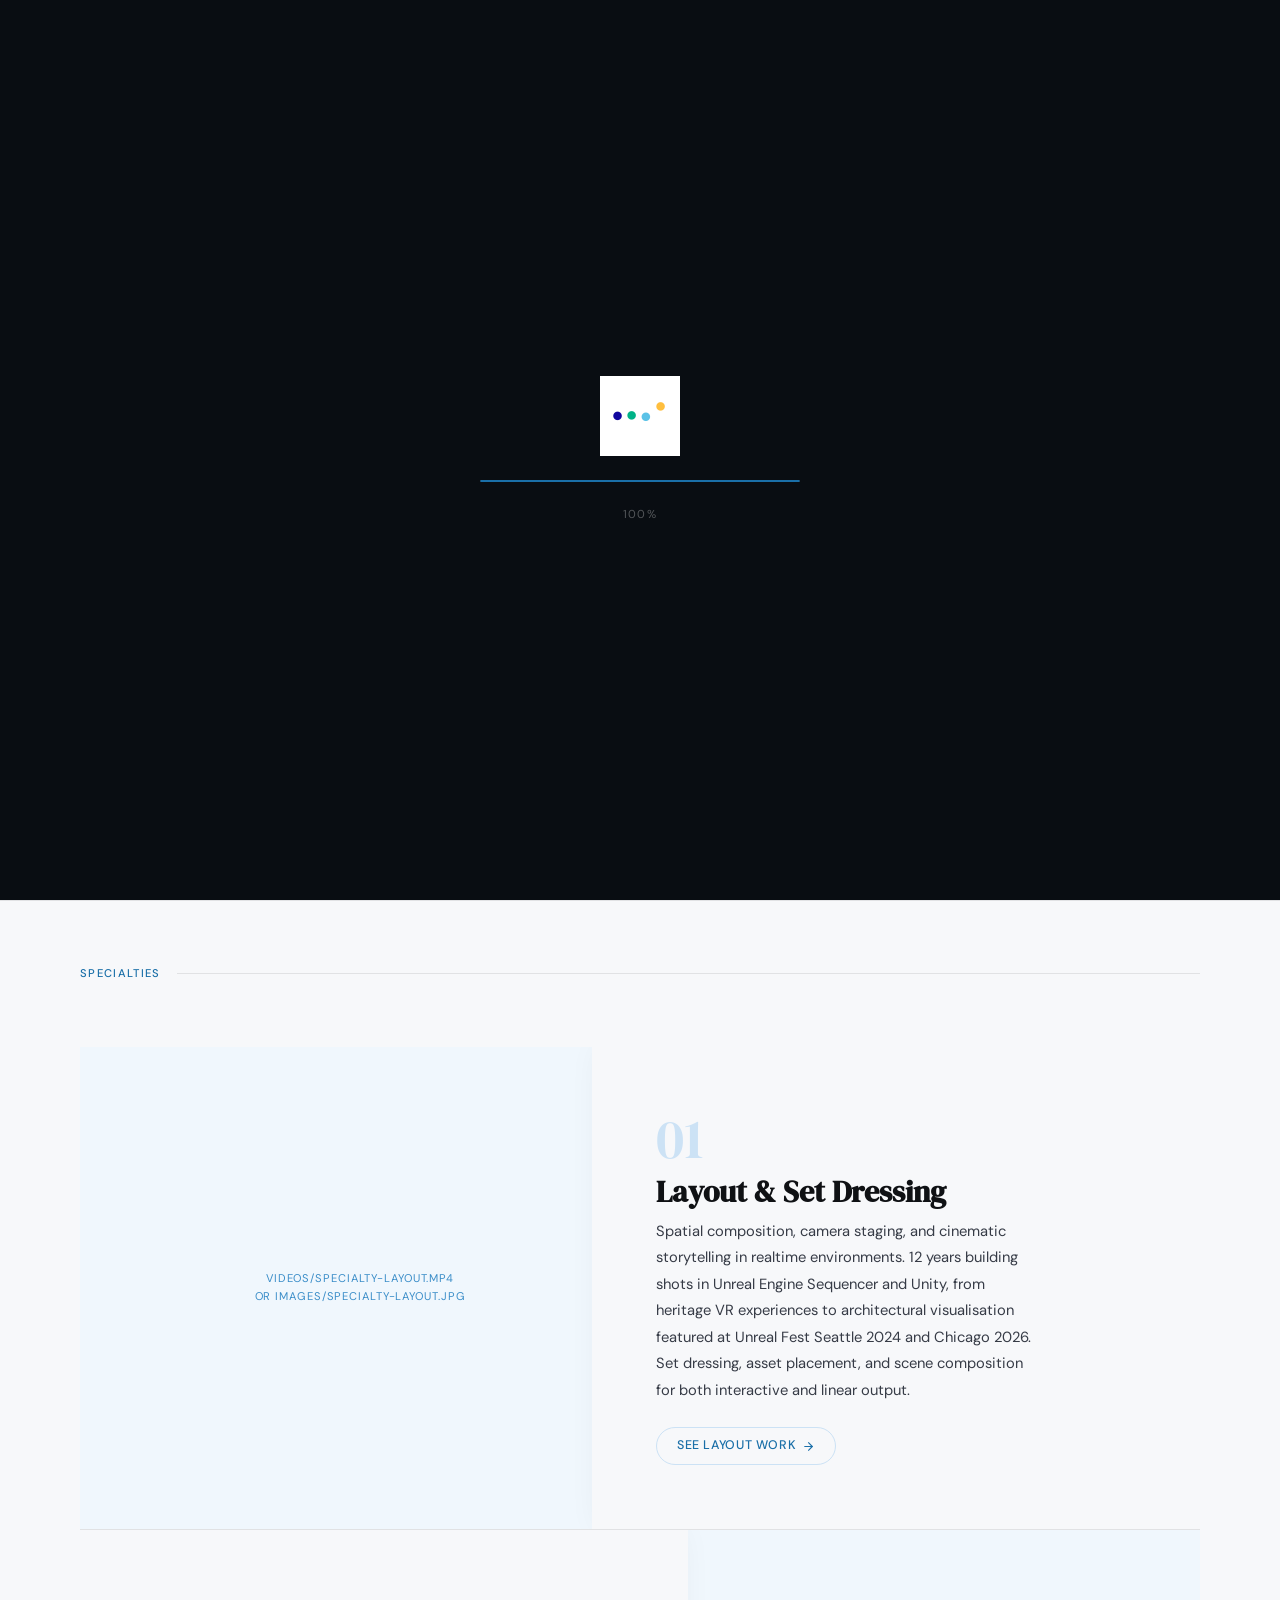
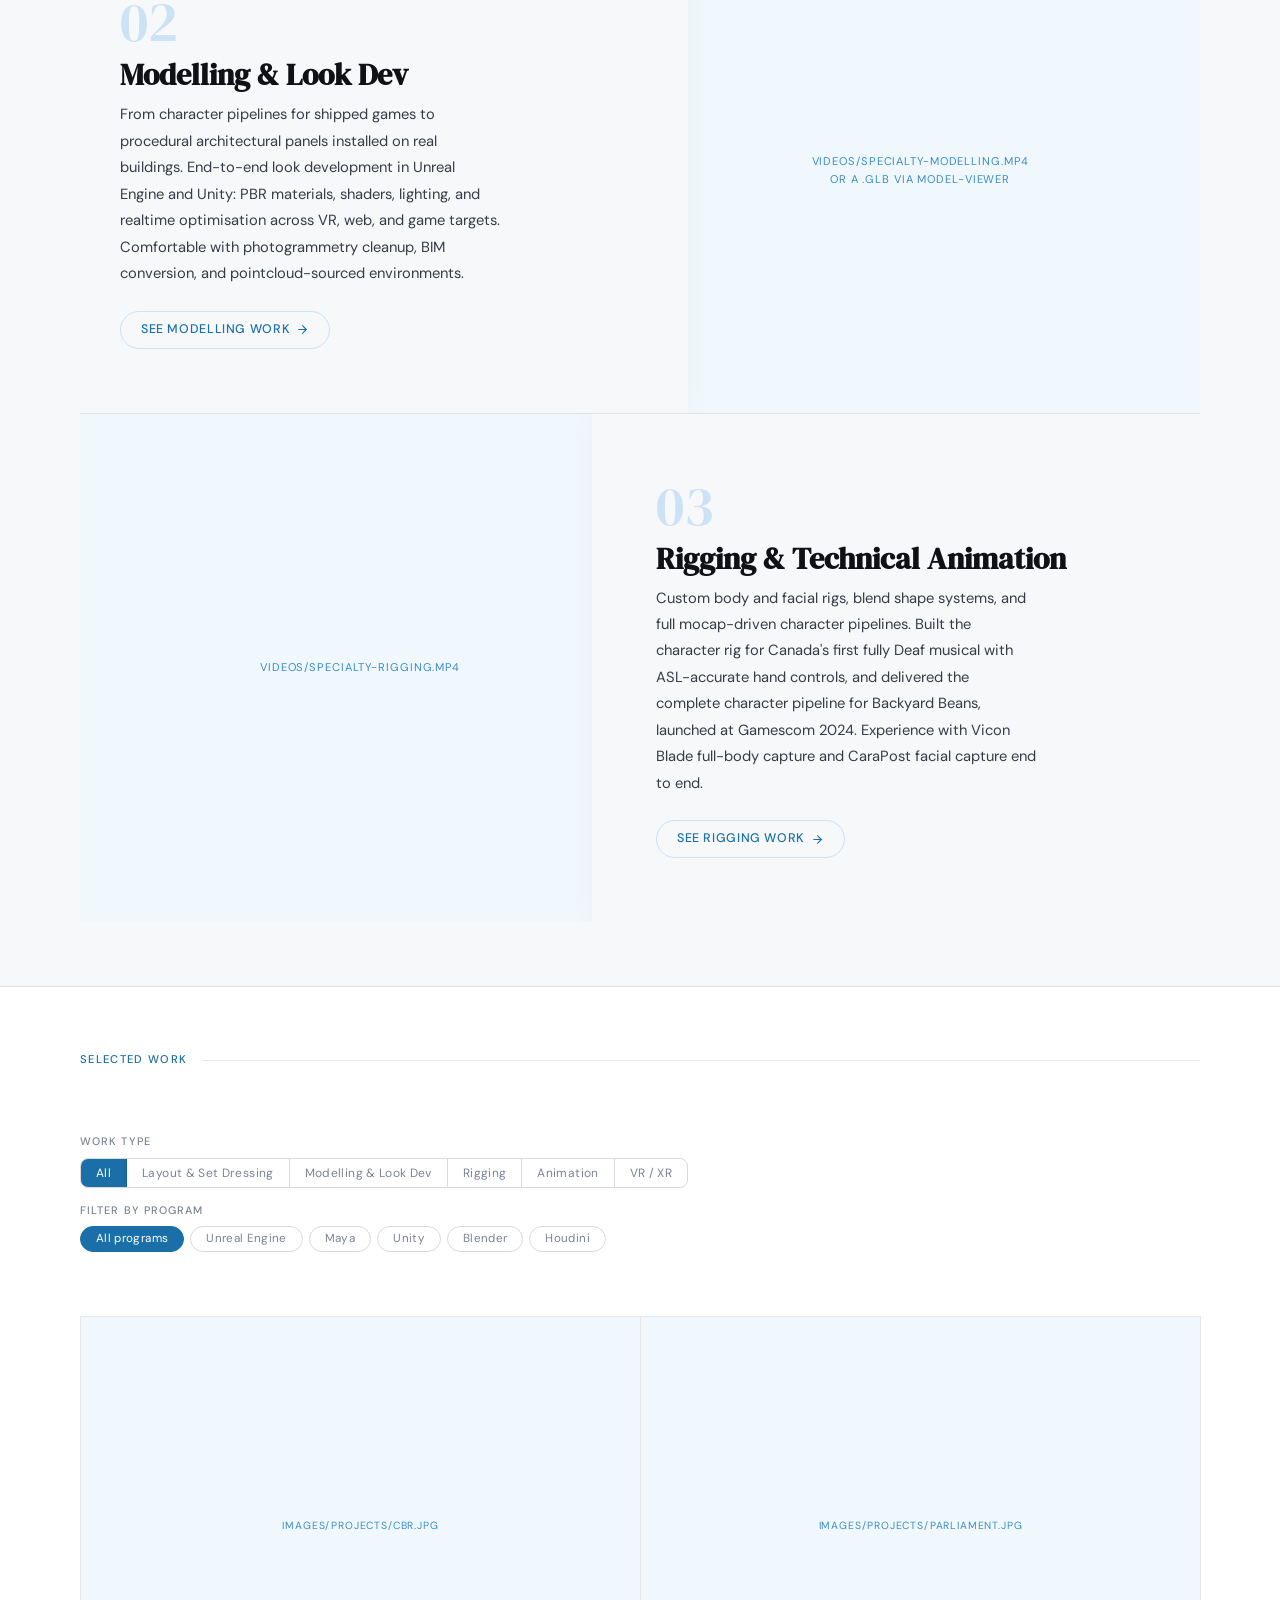
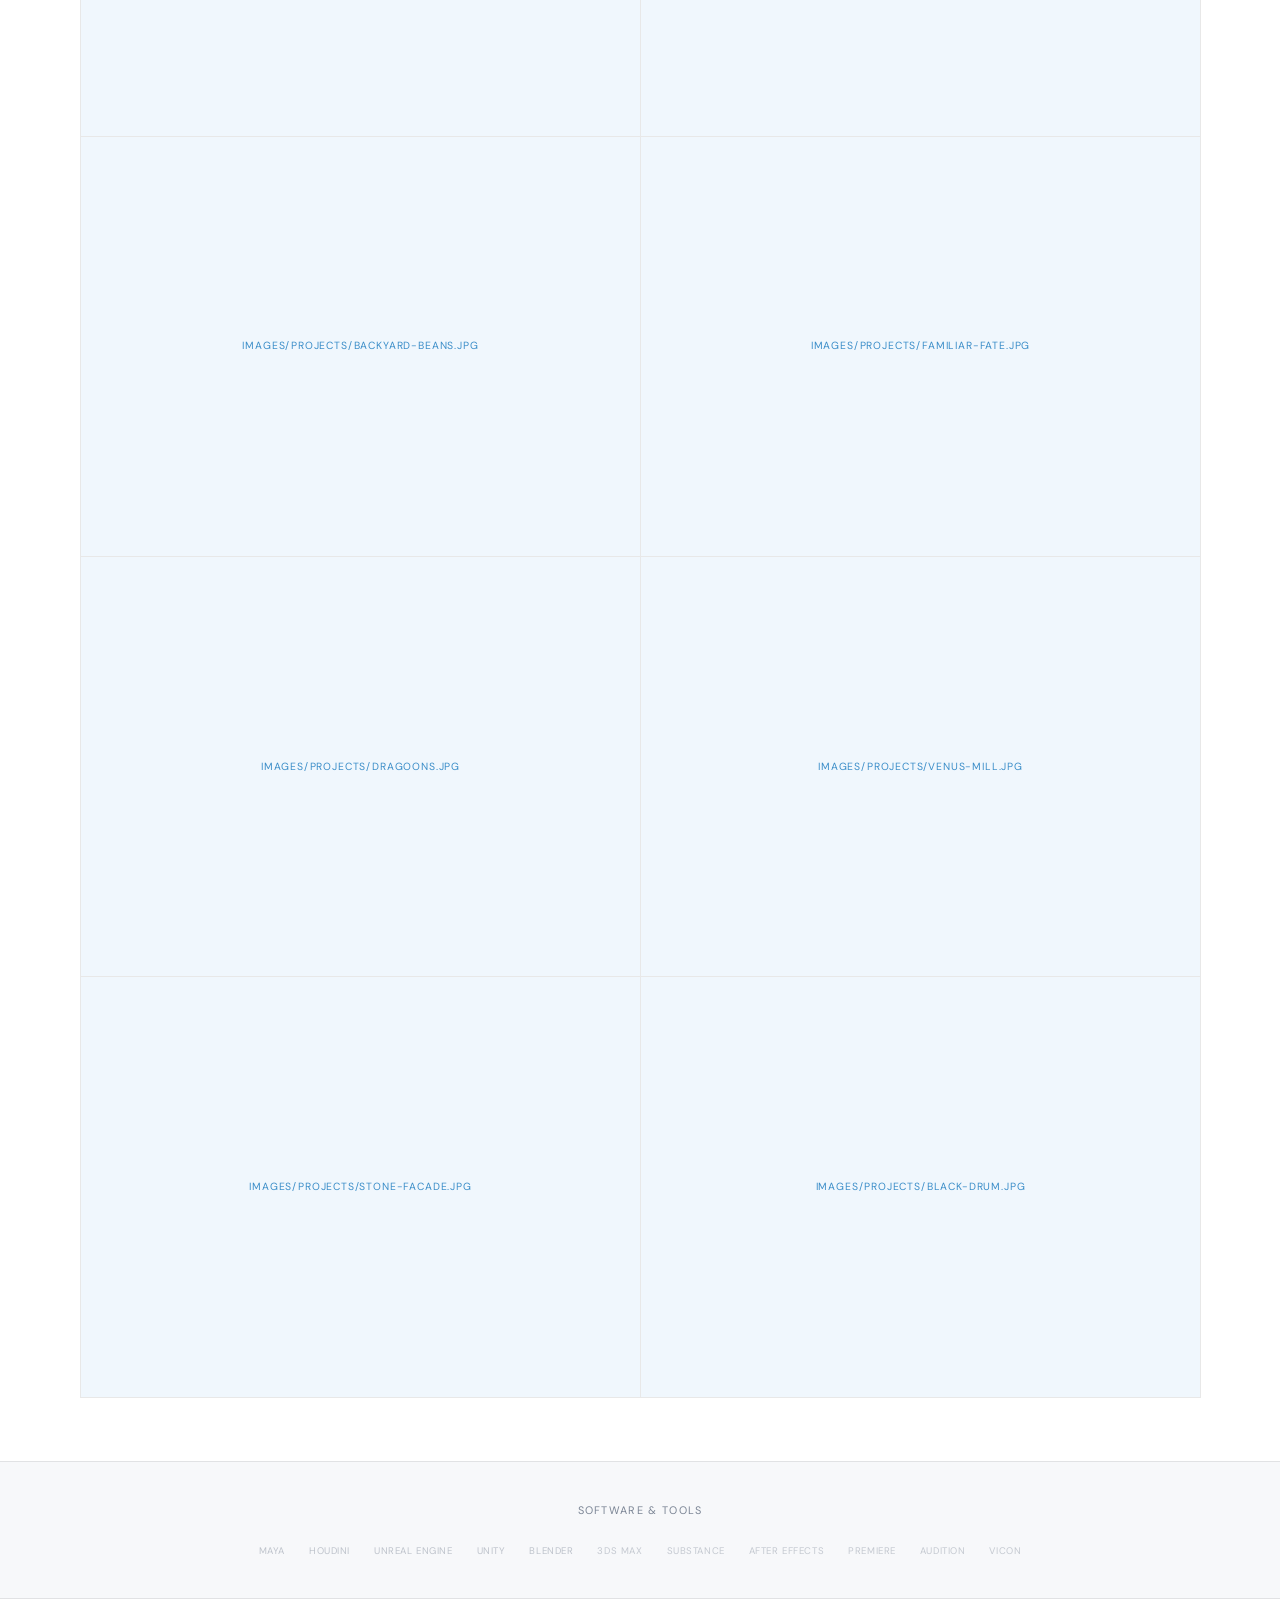
==== commit ec670965: "changed icon links in about on all pages" ====
--- a/test/index.html
+++ b/test/index.html
@@ -898,18 +898,16 @@
         <div class="about-photo-name">Raechel Padua</div>
         <div class="about-photo-location">Ontario, Canada</div>
         <div class="about-icon-links">
-          <a href="mailto:raepadua.art@gmail.com" class="about-icon-link" aria-label="Email">
-            <svg viewBox="0 0 24 24"><path d="M20 4H4c-1.1 0-2 .9-2 2v12c0 1.1.9 2 2 2h16c1.1 0 2-.9 2-2V6c0-1.1-.9-2-2-2zm0 4l-8 5-8-5V6l8 5 8-5v2z"/></svg>
-          </a>
-          <!-- REPLACE: update href with your LinkedIn URL -->
-          <a href="https://linkedin.com/in/YOUR_LINKEDIN" target="_blank" rel="noopener" class="about-icon-link" aria-label="LinkedIn">
-            <svg viewBox="0 0 24 24"><path d="M20.447 20.452h-3.554v-5.569c0-1.328-.027-3.037-1.852-3.037-1.853 0-2.136 1.445-2.136 2.939v5.667H9.351V9h3.414v1.561h.046c.477-.9 1.637-1.85 3.37-1.85 3.601 0 4.267 2.37 4.267 5.455v6.286zM5.337 7.433a2.062 2.062 0 01-2.063-2.065 2.064 2.064 0 112.063 2.065zm1.782 13.019H3.555V9h3.564v11.452zM22.225 0H1.771C.792 0 0 .774 0 1.729v20.542C0 23.227.792 24 1.771 24h20.451C23.2 24 24 23.227 24 22.271V1.729C24 .774 23.2 0 22.222 0h.003z"/></svg>
-          </a>
-          <!-- REPLACE: update href with your YouTube channel URL -->
-          <a href="https://youtube.com/YOUR_CHANNEL" target="_blank" rel="noopener" class="about-icon-link" aria-label="YouTube">
-            <svg viewBox="0 0 24 24"><path d="M23.498 6.186a3.016 3.016 0 00-2.122-2.136C19.505 3.545 12 3.545 12 3.545s-7.505 0-9.377.505A3.017 3.017 0 00.502 6.186C0 8.07 0 12 0 12s0 3.93.502 5.814a3.016 3.016 0 002.122 2.136c1.871.505 9.376.505 9.376.505s7.505 0 9.377-.505a3.015 3.015 0 002.122-2.136C24 15.93 24 12 24 12s0-3.93-.502-5.814zM9.545 15.568V8.432L15.818 12l-6.273 3.568z"/></svg>
-          </a>
-        </div>
+        <a href="mailto:raepadua.art@gmail.com" class="about-icon-link" aria-label="Email">
+          <svg viewBox="0 0 24 24"><path d="M20 4H4c-1.1 0-2 .9-2 2v12c0 1.1.9 2 2 2h16c1.1 0 2-.9 2-2V6c0-1.1-.9-2-2-2zm0 4l-8 5-8-5V6l8 5 8-5v2z"/></svg>
+        </a>
+        <a href="https://linkedin.com/in/raechelpadua" target="_blank" rel="noopener" class="about-icon-link" aria-label="LinkedIn">
+          <svg viewBox="0 0 24 24"><path d="M20.447 20.452h-3.554v-5.569c0-1.328-.027-3.037-1.852-3.037-1.853 0-2.136 1.445-2.136 2.939v5.667H9.351V9h3.414v1.561h.046c.477-.9 1.637-1.85 3.37-1.85 3.601 0 4.267 2.37 4.267 5.455v6.286zM5.337 7.433a2.062 2.062 0 01-2.063-2.065 2.064 2.064 0 112.063 2.065zm1.782 13.019H3.555V9h3.564v11.452zM22.225 0H1.771C.792 0 0 .774 0 1.729v20.542C0 23.227.792 24 1.771 24h20.451C23.2 24 24 23.227 24 22.271V1.729C24 .774 23.2 0 22.222 0h.003z"/></svg>
+        </a>
+        <a href="https://youtu.be/ujmQUXGUZwc" target="_blank" rel="noopener" class="about-icon-link" aria-label="YouTube">
+          <svg viewBox="0 0 24 24"><path d="M23.498 6.186a3.016 3.016 0 00-2.122-2.136C19.505 3.545 12 3.545 12 3.545s-7.505 0-9.377.505A3.017 3.017 0 00.502 6.186C0 8.07 0 12 0 12s0 3.93.502 5.814a3.016 3.016 0 002.122 2.136c1.871.505 9.376.505 9.376.505s7.505 0 9.377-.505a3.015 3.015 0 002.122-2.136C24 15.93 24 12 24 12s0-3.93-.502-5.814zM9.545 15.568V8.432L15.818 12l-6.273 3.568z"/></svg>
+        </a>
+      </div>
       </div>
 
       <div class="about-text">
